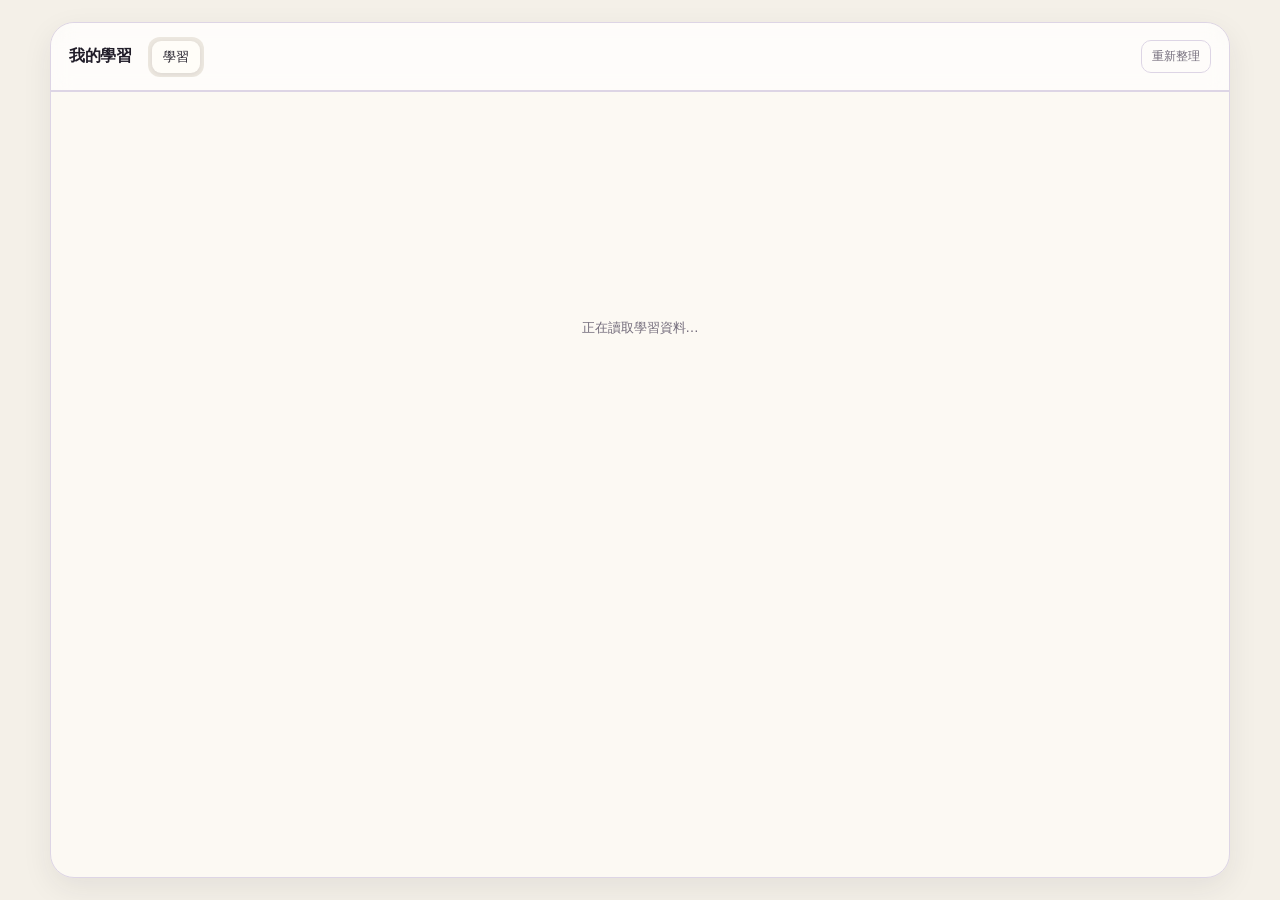
==== site/prototype-b2/index.html @ 7b62d318 "Deploy disposable Learning Studio B2 prototype preview" ====
<!doctype html>
<html lang="zh-Hant">
<head>
<meta charset="utf-8">
<meta name="viewport" content="width=device-width,initial-scale=1,viewport-fit=cover">
<title>我的學習｜Prototype B2</title>
<link rel="stylesheet" href="../assets/styles.css">
</head>
<body>
<div class="shell">
  <header class="top">
    <div class="brand">我的學習</div>
    <div class="product-switch"><button type="button" class="active">學習</button></div>
    <div class="top-spacer"></div>
    <button class="ghost" id="refreshBtn" type="button">重新整理</button>
  </header>
  <nav class="viewbar" id="viewBar"></nav>
  <main class="canvas" id="app"><div class="loading">正在讀取學習資料…</div></main>
</div>
<div class="backdrop" id="backdrop"></div>
<aside class="sheet" id="sheet"></aside>
<div class="toast" id="toast"></div>
<script src="../assets/runtime.js"></script>
<script type="module" src="../assets/prototypes/learning-platform/app.js"></script>
</body>
</html>
---- site/assets/styles.css ----
:root{
  --bg:#f4f0e8; --paper:#fffdf8; --ink:#211d29; --muted:#746d7c; --line:#ddd5e5;
  --purple:#6e5aa6; --purple-soft:#eee9fb; --orange:#d99532; --orange-soft:#fbefdc;
  --green:#5b8467; --gray:#ece7df; --shadow:0 10px 30px rgba(44,35,53,.08);
}
*{box-sizing:border-box}html,body{margin:0;min-height:100%;background:var(--bg);color:var(--ink);font-family:Inter,"Noto Sans TC",system-ui,-apple-system,"Segoe UI",sans-serif}button,input,select{font:inherit;color:inherit}
body{padding:22px}.shell{max-width:1180px;margin:auto;background:rgba(255,253,248,.72);border:1px solid var(--line);border-radius:24px;min-height:calc(100vh - 44px);overflow:hidden;box-shadow:var(--shadow)}
.top{min-height:68px;border-bottom:1px solid var(--line);display:flex;align-items:center;gap:16px;padding:12px 18px;background:rgba(255,255,255,.54);position:sticky;top:0;z-index:20;backdrop-filter:blur(10px)}
.brand{font-weight:850;letter-spacing:-.02em;white-space:nowrap}.product-switch{display:flex;gap:4px;background:var(--gray);padding:4px;border-radius:12px}.product-switch button{border:0;background:transparent;border-radius:9px;padding:7px 11px;font-size:13px;color:var(--muted)}.product-switch .active{background:var(--paper);color:var(--ink);box-shadow:0 1px 4px rgba(40,30,50,.08)}.product-switch button:first-child{cursor:default}
.top-spacer{flex:1}.ghost{border:1px solid var(--line);background:transparent;border-radius:10px;padding:7px 10px;font-size:12px;color:var(--muted);cursor:pointer}
.viewbar{display:flex;gap:18px;padding:0 24px;background:var(--paper);border-bottom:1px solid var(--line);overflow:auto}.viewbar button{border:0;background:none;padding:14px 0 11px;font-size:13px;color:var(--muted);border-bottom:3px solid transparent;cursor:pointer;white-space:nowrap}.viewbar button.active{color:var(--ink);font-weight:760;border-bottom-color:var(--purple)}
.canvas{padding:26px}.eyebrow{font-size:11px;font-weight:800;letter-spacing:.09em;text-transform:uppercase;color:var(--purple)}h1,h2,h3,p{margin-top:0}.page-title{font-size:23px;line-height:1.15;margin-bottom:7px;letter-spacing:-.025em}.lead{font-size:13px;color:var(--muted);line-height:1.55;max-width:720px}.section-title{font-size:14px;margin-bottom:12px}.subtle{font-size:12px;color:var(--muted);line-height:1.55}
.card{background:var(--paper);border:1px solid var(--line);border-radius:16px;padding:16px}.card.soft{background:#faf8f3}.card.purple{background:var(--purple-soft);border-color:#d8ceed}.card.orange{background:var(--orange-soft);border-color:#efd8b6}
.btn{border:0;border-radius:10px;padding:10px 13px;background:var(--purple);color:white;font-size:12px;font-weight:760;cursor:pointer}.btn.secondary{background:var(--paper);color:var(--ink);border:1px solid var(--line)}
.grid2{display:grid;grid-template-columns:minmax(0,1.5fr) minmax(260px,.8fr);gap:16px}.stack{display:grid;gap:12px}.between{display:flex;justify-content:space-between;gap:16px;align-items:flex-start}.chip{display:inline-flex;align-items:center;gap:6px;font-size:10.5px;background:#f0ece5;color:var(--muted);border:1px solid var(--line);border-radius:999px;padding:5px 8px}.dot{width:8px;height:8px;border-radius:50%;background:var(--gray);border:1px solid #cfc6d8}.dot.done{background:var(--purple);border-color:var(--purple)}.dot.current{background:var(--orange);border-color:var(--orange);box-shadow:0 0 0 3px var(--orange-soft)}
.progress-line{height:7px;border-radius:999px;background:#eae4de;overflow:hidden}.progress-line span{display:block;height:100%;background:var(--purple)}.metric{font-size:26px;font-weight:850;letter-spacing:-.04em}.metric small{font-size:12px;font-weight:650;color:var(--muted);letter-spacing:0}.tiny{font-size:10.5px;color:var(--muted);line-height:1.5}
.timeline{display:grid;gap:0}.time-row{display:grid;grid-template-columns:82px 18px 1fr;gap:9px;min-height:62px}.time-date{font-size:11px;color:var(--muted);padding-top:2px}.time-rail{position:relative}.time-rail:before{content:"";position:absolute;left:8px;top:12px;bottom:-8px;width:1px;background:var(--line)}.time-row:last-child .time-rail:before{display:none}.time-dot{position:absolute;top:3px;left:3px;width:11px;height:11px;background:var(--paper);border:3px solid var(--purple);border-radius:50%}.time-content b{display:block;font-size:12px;margin-bottom:3px}.time-content span{font-size:11px;color:var(--muted);line-height:1.45}
.track-box{display:grid;gap:9px}.track-head{display:flex;justify-content:space-between;gap:10px}.track-head b{font-size:12px}.track-head span{font-size:10.5px;color:var(--muted)}.dots{display:flex;align-items:center;gap:9px;padding:6px 1px;flex-wrap:wrap}.dots .seg{height:1px;width:22px;background:var(--line)}
.exam-years{display:flex;gap:6px;flex-wrap:wrap}.exam{font-size:10.5px;border-radius:8px;padding:6px 8px;border:1px solid var(--line);background:#f7f3ed;max-width:100%}.exam.done{background:var(--purple-soft);border-color:#d3c8ea;color:#59468d}.exam.current{background:var(--orange-soft);border-color:#eccf9f;color:#8f6015}.exam.wide{white-space:normal}
.evidence{display:grid;gap:8px}.evidence-item{display:grid;grid-template-columns:19px 1fr;gap:8px;font-size:11px;line-height:1.45}.status-ok{color:var(--green);font-weight:800}.status-warn{color:var(--orange);font-weight:800}
.studio{display:grid;grid-template-columns:220px minmax(0,1fr);gap:16px}.studio-nav{background:var(--paper);border:1px solid var(--line);border-radius:16px;padding:8px;height:max-content}.studio-nav button{width:100%;border:0;background:transparent;border-radius:10px;text-align:left;padding:10px 11px;display:flex;justify-content:space-between;gap:8px;font-size:12px;cursor:pointer}.studio-nav button.active{background:var(--purple-soft);font-weight:800;color:#58458b}.studio-main{display:grid;gap:14px}.studio-hero{display:grid;grid-template-columns:minmax(0,1.4fr) minmax(210px,.7fr);gap:14px}.mini-grid{display:grid;grid-template-columns:repeat(2,minmax(0,1fr));gap:10px}
.rhythm-summary{display:grid;grid-template-columns:minmax(0,1.4fr) repeat(3,minmax(130px,.45fr));gap:12px;margin-bottom:16px}.rhythm-hero h2{font-size:18px;margin:5px 0 7px}.rhythm-hero p{font-size:12px;color:var(--muted);line-height:1.5;margin:0}.summary-number{font-size:23px;font-weight:850;letter-spacing:-.04em;margin-top:7px}.summary-label{font-size:10.5px;color:var(--muted)}.rhythm-layout{display:grid;grid-template-columns:minmax(0,1.2fr) minmax(280px,.8fr);gap:16px}.rhythm-list{display:grid;gap:9px}.rhythm-row{display:grid;grid-template-columns:44px minmax(0,1fr) 86px;gap:11px;align-items:center;padding:11px 12px;border:1px solid var(--line);border-radius:13px;background:var(--paper);cursor:pointer}.rhythm-row:hover{border-color:#c6b8dd}.rhythm-icon{width:38px;height:38px;border-radius:11px;background:var(--purple-soft);display:grid;place-items:center;font-size:11px;font-weight:850;color:var(--purple)}.rhythm-name{font-size:12px;font-weight:800;margin-bottom:7px}.rhythm-goal{font-size:10px;color:var(--muted);text-align:right}.rhythm-goal b{display:block;font-size:13px;color:var(--ink);margin-bottom:2px}.day-list{display:grid;gap:0}.day-row{display:grid;grid-template-columns:56px 1fr;gap:10px;padding:10px 0;border-bottom:1px solid var(--line)}.day-row:last-child{border-bottom:0}.day-date{font-size:10.5px;color:var(--muted)}.day-events{display:flex;gap:6px;flex-wrap:wrap}.day-event{font-size:10px;padding:5px 7px;border-radius:8px;background:var(--purple-soft);color:#59468d}.rhythm-note{margin-top:12px;font-size:10.5px;line-height:1.5;color:var(--muted)}
.course-shell{display:grid;grid-template-columns:minmax(0,1.35fr) minmax(280px,.65fr);gap:16px}.resume{padding:18px}.resume h2{font-size:18px;margin:5px 0 6px}.resume p{font-size:12px;color:var(--muted);margin-bottom:14px}.side-note{font-size:11px;color:var(--muted);line-height:1.5}.screen-note{margin:0 0 14px;padding:9px 11px;border:1px dashed #d8cbb2;background:#fff8e9;border-radius:10px;font-size:10.5px;color:#806734}
.loading,.error{min-height:420px;display:grid;place-content:center;text-align:center;color:var(--muted);font-size:13px;line-height:1.7}.error{color:#9b514b}.empty{font-size:11px;color:var(--muted);padding:8px 0}
.backdrop{position:fixed;inset:0;background:rgba(40,32,49,.22);opacity:0;pointer-events:none;transition:.2s;z-index:40}.backdrop.open{opacity:1;pointer-events:auto}.sheet{position:fixed;right:24px;top:88px;width:min(420px,calc(100vw - 32px));max-height:calc(100vh - 112px);overflow:auto;background:var(--paper);border:1px solid var(--line);border-radius:20px;padding:18px;box-shadow:var(--shadow);transform:translateX(calc(100% + 50px));transition:.25s;z-index:50}.sheet.open{transform:translateX(0)}.sheet-top{display:flex;justify-content:space-between;gap:16px;align-items:flex-start}.sheet h2{font-size:18px;margin-bottom:5px}.close{border:0;background:var(--gray);border-radius:50%;width:32px;height:32px;cursor:pointer;flex:none}.detail{margin-top:16px;border-top:1px solid var(--line)}.detail-row{display:flex;justify-content:space-between;gap:18px;padding:12px 0;border-bottom:1px solid var(--line);font-size:12px}.detail-row span{color:var(--muted)}.detail-row b{text-align:right;max-width:64%}.counter{display:flex;justify-content:center;align-items:center;gap:15px;margin:16px 0}.counter button{width:44px;height:44px;border:0;border-radius:50%;background:var(--gray);font-size:21px;cursor:pointer}.counter strong{min-width:42px;text-align:center;font-size:21px}.done-action,.save-setting{width:100%;border:1px solid var(--line);background:var(--paper);border-radius:11px;padding:10px 12px;font-size:12px;font-weight:750;cursor:pointer}.done-action.active{color:var(--green);background:#f6faf6}.settings-list{display:grid;gap:18px;margin-top:15px}.setting-card{border-top:1px solid var(--line);padding-top:15px}.setting-card:first-child{border-top:0;padding-top:0}.setting-card h3{font-size:13px;margin-bottom:11px}.fields{display:grid;gap:9px}.field label{display:block;color:var(--muted);font-size:10px;font-weight:700;margin:0 0 5px 2px}.field input,.field select{appearance:none;width:100%;border:1px solid var(--line);background:#faf8f3;border-radius:10px;padding:9px 10px;font-size:12px;outline:none}.two{display:grid;grid-template-columns:1fr 1fr;gap:8px}.hidden{display:none!important}.toast{position:fixed;left:50%;bottom:22px;transform:translate(-50%,20px);background:#282522;color:#fff;padding:10px 14px;border-radius:10px;font-size:12px;opacity:0;pointer-events:none;transition:.2s;z-index:70}.toast.show{opacity:1;transform:translate(-50%,0)}
@media(max-width:800px){body{padding:0}.shell{min-height:100vh;border-radius:0;border-left:0;border-right:0}.top{padding:10px 12px}.brand{font-size:13px}.product-switch{display:none}.top .ghost{font-size:10px;padding:6px 8px}.viewbar{padding:0 14px}.canvas{padding:18px 14px}.rhythm-summary{grid-template-columns:1fr 1fr}.rhythm-summary .rhythm-hero{grid-column:1/-1}.rhythm-layout,.course-shell,.studio,.studio-hero,.grid2{grid-template-columns:1fr}.studio-nav{display:flex;overflow:auto;padding:6px}.studio-nav button{width:auto;white-space:nowrap}.mini-grid{grid-template-columns:1fr 1fr}.page-title{font-size:20px}.sheet{top:auto;left:0;right:0;bottom:0;width:100%;max-height:88vh;border-radius:22px 22px 0 0;transform:translateY(105%)}.sheet.open{transform:translateY(0)}}
@media(max-width:420px){.mini-grid{grid-template-columns:1fr}.between.mobile-stack{display:grid;gap:10px}.metric{font-size:22px}.rhythm-summary{grid-template-columns:1fr 1fr}.two{grid-template-columns:1fr}}

.month-title-row{display:flex;align-items:center;gap:10px;flex-wrap:wrap;margin-bottom:18px}.month-title-row .page-title{margin:0}.month-tag{display:inline-flex;align-items:center;border:1px solid #d8ceed;background:var(--purple-soft);color:#59468d;border-radius:999px;padding:5px 9px;font-size:10.5px;font-weight:760}.month-summary{display:grid;grid-template-columns:repeat(3,minmax(0,1fr));gap:12px;margin-bottom:16px}.calendar-card{width:70%;margin:0 auto;padding:0;overflow:hidden}.calendar-wrap{overflow-x:auto}.month-calendar{min-width:532px}.calendar-weekdays,.calendar-grid{display:grid;grid-template-columns:repeat(7,minmax(0,1fr))}.calendar-weekdays{border-bottom:1px solid var(--line);background:#faf8f3}.calendar-weekday{padding:7px 8px;font-size:9.5px;font-weight:760;color:var(--muted);text-align:center}.calendar-cell{min-height:83px;padding:6px;border-right:1px solid var(--line);border-bottom:1px solid var(--line);background:var(--paper)}.calendar-cell:nth-child(7n){border-right:0}.calendar-cell.empty{background:#f7f3ed}.calendar-date{font-size:10px;font-weight:800;margin-bottom:5px}.calendar-events{display:grid;gap:4px}.calendar-event{display:block;width:max-content;max-width:100%;font-size:9px;line-height:1.2;padding:4px 5px;border-radius:7px;background:var(--purple-soft);color:#59468d;white-space:normal}.calendar-cell.today{box-shadow:inset 0 0 0 2px var(--orange)}.calendar-cell.today .calendar-date{color:#8f6015}.calendar-note{padding:8px 10px;font-size:9.5px;line-height:1.45;color:var(--muted);background:#faf8f3}
@media(max-width:800px){.month-summary{grid-template-columns:repeat(3,minmax(0,1fr))}.calendar-card{width:100%;margin-left:-2px;margin-right:-2px}}
@media(max-width:520px){.month-summary{grid-template-columns:1fr 1fr}.month-summary .card:last-child{grid-column:1/-1}.month-title-row{margin-bottom:14px}}
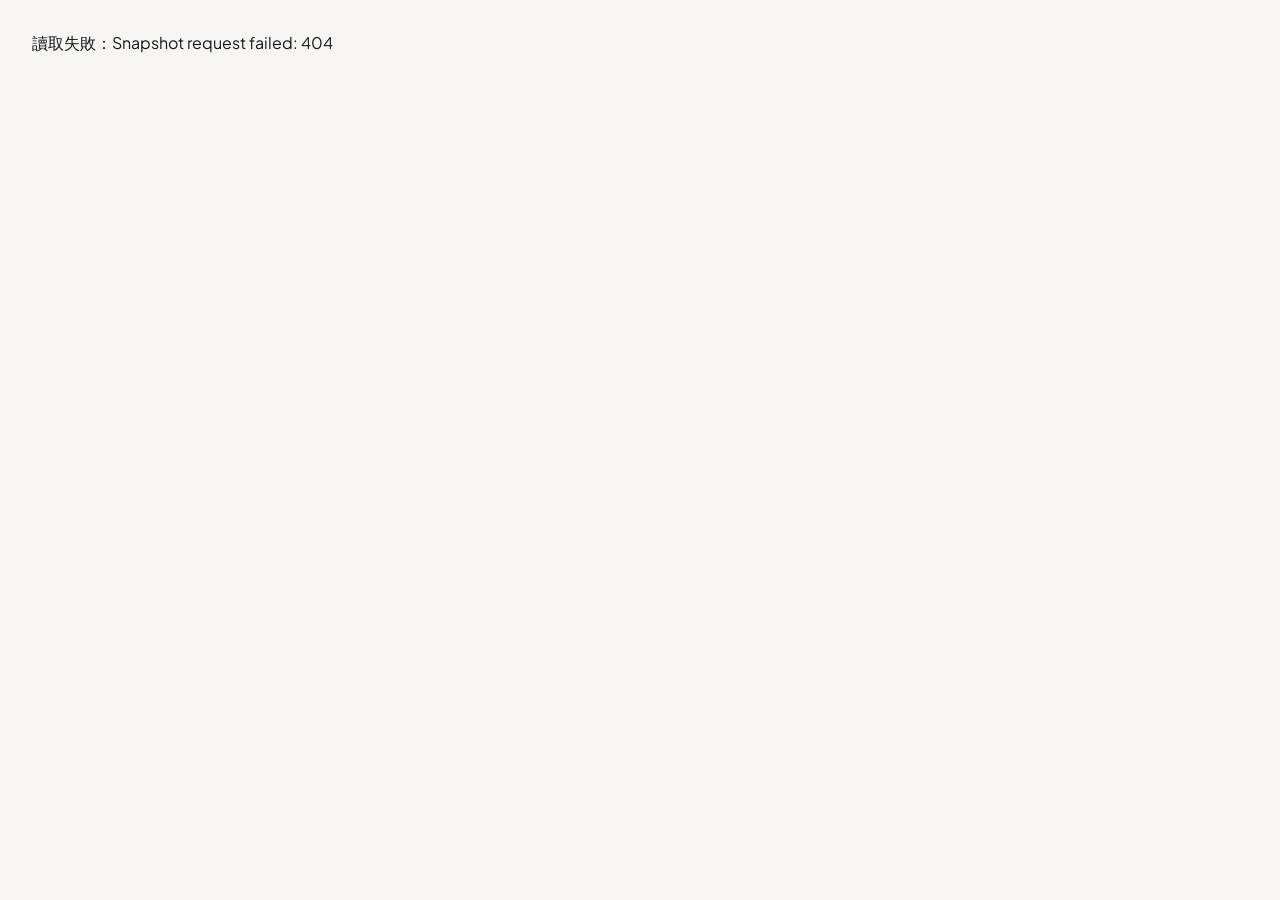
==== commit 0a1f4fbf: "Wire B2 preview bundle" ====
--- a/site/prototype-b2/index.html
+++ b/site/prototype-b2/index.html
@@ -4,23 +4,11 @@
 <meta charset="utf-8">
 <meta name="viewport" content="width=device-width,initial-scale=1,viewport-fit=cover">
 <title>我的學習｜Prototype B2</title>
-<link rel="stylesheet" href="../assets/styles.css">
+<link rel="stylesheet" href="./styles.css">
 </head>
 <body>
-<div class="shell">
-  <header class="top">
-    <div class="brand">我的學習</div>
-    <div class="product-switch"><button type="button" class="active">學習</button></div>
-    <div class="top-spacer"></div>
-    <button class="ghost" id="refreshBtn" type="button">重新整理</button>
-  </header>
-  <nav class="viewbar" id="viewBar"></nav>
-  <main class="canvas" id="app"><div class="loading">正在讀取學習資料…</div></main>
-</div>
-<div class="backdrop" id="backdrop"></div>
-<aside class="sheet" id="sheet"></aside>
-<div class="toast" id="toast"></div>
-<script src="../assets/runtime.js"></script>
-<script type="module" src="../assets/prototypes/learning-platform/app.js"></script>
+<main id="app"><div style="padding:2rem">正在讀取 Learning Studio Preview…</div></main>
+<script src="./runtime.js"></script>
+<script type="module" src="./app.js"></script>
 </body>
 </html>
--- a/site/prototype-b2/styles.css
+++ b/site/prototype-b2/styles.css
@@ -0,0 +1,107 @@
+@import url('https://fonts.googleapis.com/css2?family=JetBrains+Mono:wght@400;500;600&family=Plus+Jakarta+Sans:wght@400;500;600;700&display=swap');
+
+:root {
+  --proto-shell-paper: oklch(97% 0.006 90);
+  --font-b-display: "Plus Jakarta Sans", "Noto Sans TC", sans-serif;
+  --font-b-body: "Plus Jakarta Sans", "Noto Sans TC", sans-serif;
+  --font-b-mono: "JetBrains Mono", ui-monospace, monospace;
+  --space-3xs: 0.125rem;
+  --space-2xs: 0.25rem;
+  --space-xs: 0.5rem;
+  --space-sm: 0.75rem;
+  --space-md: 1rem;
+  --space-lg: 1.5rem;
+  --space-xl: 2.5rem;
+  --space-2xl: 4rem;
+  --space-3xl: 6rem;
+  --text-xs: 0.64rem;
+  --text-sm: 0.8rem;
+  --text-base: 1rem;
+  --text-md: 1.25rem;
+  --text-lg: 1.5625rem;
+  --text-xl: 1.9531rem;
+  --radius-tight: 0.375rem;
+  --radius-soft: 1.25rem;
+  --radius-pill: 999px;
+  --rule-hair: 1px;
+  --z-raised: 10;
+  --z-sticky: 200;
+  --dur-short: 220ms;
+  --ease-out: cubic-bezier(0.16, 1, 0.3, 1);
+  --color-paper: oklch(97% 0.012 95);
+  --color-paper-2: oklch(94% 0.016 95);
+  --color-paper-3: oklch(91% 0.02 95);
+  --color-ink: oklch(20% 0.012 250);
+  --color-ink-2: oklch(34% 0.016 250);
+  --color-muted: oklch(43% 0.018 250);
+  --color-rule: oklch(82% 0.025 95);
+  --color-accent: oklch(86% 0.18 95);
+  --color-accent-deep: oklch(69% 0.17 95);
+  --color-accent-ink: oklch(20% 0.012 250);
+  --color-accent-2: oklch(66% 0.18 235);
+  --color-accent-2-soft: oklch(91% 0.045 235);
+  --color-accent-3: oklch(68% 0.24 18);
+  --color-accent-3-soft: oklch(93% 0.04 18);
+  --color-focus: oklch(45% 0.17 235);
+  --shadow-b-card: 0 0.75rem 2rem -1rem oklch(20% 0.012 250 / 0.18);
+}
+
+* { box-sizing: border-box; }
+html, body { margin: 0; min-height: 100%; overflow-x: clip; background: var(--proto-shell-paper); }
+body { font-family: var(--font-b-body); color: var(--color-ink); }
+button { font: inherit; color: inherit; }
+button:focus-visible { outline: 0.1875rem solid var(--color-focus); outline-offset: 0.125rem; }
+button:active { transform: translateY(0.0625rem); }
+#app { min-height: 100dvh; }
+.proto-empty { color: var(--color-muted); font-size: var(--text-sm); }
+.variant-b2 { min-height: 100dvh; background: var(--color-paper); color: var(--color-ink); }
+
+.b2-topbar { position: sticky; z-index: var(--z-sticky); top: 0; display: flex; min-height: 4.25rem; align-items: center; justify-content: space-between; gap: var(--space-sm); padding: var(--space-xs) clamp(var(--space-md), 4vw, var(--space-xl)); border-bottom: var(--rule-hair) solid var(--color-rule); background: var(--color-paper); }
+.b2-brand { display: inline-flex; min-width: 0; align-items: center; gap: var(--space-xs); padding: 0; border: 0; background: transparent; cursor: pointer; }
+.b-character { position: relative; display: block; width: 1.75rem; height: 1.75rem; flex: none; border-radius: 50%; background: var(--color-accent-3); }
+.b-character::before,.b-character::after { content: ""; position: absolute; top: 0.72rem; width: 0.22rem; height: 0.22rem; border-radius: 50%; background: var(--color-ink); }
+.b-character::before { left: 0.47rem; }.b-character::after { right: 0.47rem; }
+.b-character i { position: absolute; right: 0.48rem; bottom: 0.34rem; left: 0.48rem; height: 0.25rem; border-bottom: 0.125rem solid var(--color-ink); border-radius: 50%; }
+.b2-brand strong { overflow: hidden; font-size: var(--text-md); text-overflow: ellipsis; }
+.b2-topbar nav { display: flex; align-items: center; gap: var(--space-2xs); }
+.b2-topbar nav button,.b2-reader-tabs button { min-height: 2.75rem; padding: var(--space-xs) var(--space-sm); border: var(--rule-hair) solid transparent; border-radius: var(--radius-pill); background: transparent; cursor: pointer; }
+.b2-topbar nav button.is-active,.b2-reader-tabs button.is-active { border-color: var(--color-accent-deep); background: var(--color-accent); }
+
+.b2-home { max-width: 76rem; margin-inline: auto; padding: var(--space-xl) clamp(var(--space-md), 4vw, var(--space-2xl)) var(--space-3xl); }
+.b2-opening { display: grid; gap: var(--space-xl); align-items: end; }
+.b2-opening h1 { max-width: 13ch; margin: 0; font-size: clamp(2.75rem, 8vw, 5.25rem); font-weight: 600; letter-spacing: -0.035em; line-height: 1; }
+.b2-opening p { max-width: 50ch; margin: var(--space-lg) 0 0; color: var(--color-ink-2); font-size: var(--text-md); }
+.b2-opening aside { display: grid; gap: var(--space-xs); margin-inline-start: 12%; padding: var(--space-lg); border-radius: var(--radius-soft); background: var(--color-accent-2-soft); box-shadow: var(--shadow-b-card); transform: rotate(1deg); }
+.b2-opening aside > span { font-family: var(--font-b-mono); font-size: var(--text-xs); letter-spacing: 0.08em; text-transform: uppercase; }
+.b2-opening aside strong { font-size: var(--text-md); }.b2-opening aside small { color: var(--color-ink-2); }
+.b2-subject-grid { display: grid; gap: var(--space-sm); margin-top: var(--space-2xl); }
+.b2-subject { display: grid; min-width: 0; min-height: 9rem; align-content: space-between; gap: var(--space-sm); padding: var(--space-lg); border: 0; border-radius: var(--radius-soft); background: var(--color-paper-2); text-align: left; cursor: pointer; box-shadow: var(--shadow-b-card); transition: transform var(--dur-short) var(--ease-out), background-color var(--dur-short) var(--ease-out); }
+.b2-subject--2 { background: var(--color-accent-2-soft); }.b2-subject--3 { background: var(--color-accent-3-soft); }.b2-subject--4 { background: var(--color-paper-3); }
+.b2-subject > span { font-family: var(--font-b-mono); font-size: var(--text-xs); }.b2-subject strong { overflow: hidden; font-size: var(--text-xl); text-overflow: ellipsis; }.b2-subject small { overflow: hidden; color: var(--color-ink-2); text-overflow: ellipsis; }.b2-subject b { justify-self: start; padding-block-end: var(--space-2xs); border-bottom: 0.125rem solid var(--color-ink); }
+.b2-statement { display: flex; margin-top: var(--space-2xl); align-items: flex-end; justify-content: space-between; gap: var(--space-lg); padding-top: var(--space-lg); border-top: var(--rule-hair) solid var(--color-rule); }
+.b2-statement p { max-width: 28ch; margin: 0; font-size: var(--text-lg); font-weight: 600; letter-spacing: -0.02em; line-height: 1.15; }.b2-statement span { color: var(--color-muted); font-family: var(--font-b-mono); font-size: var(--text-xs); }
+
+.b2-learning-shell { display: grid; min-width: 0; background: var(--color-paper); }
+.b2-rail { min-width: 0; padding: var(--space-md); background: var(--color-paper-2); }
+.b2-rail__head { display: flex; min-width: 0; align-items: center; gap: var(--space-sm); padding-bottom: var(--space-md); border-bottom: var(--rule-hair) dashed var(--color-rule); }
+.b2-rail__head > button { width: 2.75rem; min-height: 2.75rem; flex: none; padding: 0; border: var(--rule-hair) solid var(--color-rule); border-radius: var(--radius-pill); background: var(--color-paper); cursor: pointer; }
+.b2-rail__head > div { display: grid; min-width: 0; }.b2-rail__head span { color: var(--color-muted); font-size: var(--text-xs); }.b2-rail__head strong { overflow: hidden; text-overflow: ellipsis; }
+.b2-rail__body { display: grid; gap: var(--space-lg); padding-top: var(--space-md); }.b2-rail.is-closed .b2-rail__body,.b2-rail.is-closed .b2-rail__head > div { display: none; }
+.b2-subject-shortcuts { display: grid; grid-template-columns: repeat(2, minmax(0, 1fr)); gap: var(--space-xs); }
+.b2-subject-shortcuts button,.b2-course-list button { overflow: hidden; min-height: 2.75rem; padding: var(--space-xs); border: var(--rule-hair) solid transparent; border-radius: var(--radius-tight); background: var(--color-paper); text-overflow: ellipsis; cursor: pointer; }.b2-subject-shortcuts button.is-active,.b2-course-list button.is-active { border-color: var(--color-accent-deep); background: var(--color-accent); }.b2-course-list { display: grid; gap: var(--space-xs); }
+.b2-branches { display: grid; grid-template-columns: repeat(2, minmax(0, 1fr)); gap: var(--space-xs); }.b2-branches p { grid-column: 1 / -1; margin: 0; color: var(--color-ink-2); font-size: var(--text-sm); }.b2-branches button { display: grid; gap: var(--space-2xs); min-height: 2.75rem; padding: var(--space-sm); border: var(--rule-hair) solid var(--color-rule); border-radius: var(--radius-tight); background: var(--color-paper); text-align: left; cursor: pointer; }.b2-branches button.is-active { border-color: var(--color-accent-2); background: var(--color-accent-2-soft); }.b2-branches button span { overflow: hidden; color: var(--color-ink-2); font-size: var(--text-xs); text-overflow: ellipsis; }
+.b2-lesson-list { display: grid; align-content: start; border-top: var(--rule-hair) solid var(--color-rule); }.b2-lesson-link { display: grid; width: 100%; min-width: 0; grid-template-columns: 3rem minmax(0, 1fr) auto; gap: var(--space-xs); align-items: center; min-height: 2.75rem; padding: var(--space-sm) var(--space-xs); border: 0; border-bottom: var(--rule-hair) solid var(--color-rule); background: transparent; text-align: left; cursor: pointer; }.b2-lesson-link > span { color: var(--color-muted); font-family: var(--font-b-mono); font-size: var(--text-xs); }.b2-lesson-link strong { overflow: hidden; text-overflow: ellipsis; }.b2-lesson-link small { color: var(--color-muted); font-size: var(--text-xs); }.b2-lesson-link.is-active { border-radius: var(--radius-tight); background: var(--color-ink); color: var(--color-paper); }.b2-lesson-link.is-active > span,.b2-lesson-link.is-active small { color: var(--color-paper); }
+
+.b2-reader { display: grid; min-width: 0; min-height: 0; grid-template-rows: auto minmax(0, 1fr); background: var(--color-paper); }.b2-reader-tabs { position: sticky; z-index: var(--z-raised); top: 4.25rem; display: flex; min-width: 0; align-items: center; gap: var(--space-xs); padding: var(--space-sm) clamp(var(--space-md), 4vw, var(--space-xl)); border-bottom: var(--rule-hair) solid var(--color-rule); background: var(--color-paper); }.b2-reader-tabs small { overflow: hidden; margin-inline-start: auto; color: var(--color-muted); text-overflow: ellipsis; white-space: nowrap; }.b2-reader__scroll { min-width: 0; min-height: 0; padding: var(--space-xl) clamp(var(--space-md), 5vw, var(--space-2xl)) 8rem; }
+.b2-reading-page { max-width: 64rem; margin-inline: auto; }.b2-reading-meta { display: flex; align-items: flex-start; justify-content: space-between; gap: var(--space-md); padding-bottom: var(--space-sm); border-bottom: var(--rule-hair) dashed var(--color-rule); color: var(--color-muted); font-family: var(--font-b-mono); font-size: var(--text-xs); }.b2-reading-meta span:last-child { text-align: right; }.b2-reading-page > h1 { max-width: 18ch; margin: var(--space-xl) 0; font-size: clamp(2.25rem, 6vw, 4.75rem); font-weight: 600; letter-spacing: -0.035em; line-height: 1.02; }.b2-reading-page h2 { margin: 0 0 var(--space-xs); font-size: var(--text-md); }.b2-reading-page p { max-width: 65ch; margin: 0; color: var(--color-ink-2); }
+.b2-lede,.b2-review-note,.b2-data-note { max-width: 65ch; margin-top: var(--space-lg); padding: var(--space-lg); border-radius: var(--radius-soft); background: var(--color-accent-2-soft); }.b2-review-note { margin-inline-start: clamp(0rem, 7vw, 5rem); background: var(--color-accent-3-soft); }.b2-data-note { background: var(--color-paper-2); }.b2-data-note strong { display: block; margin-bottom: var(--space-xs); }.b2-content-blocks { display: grid; gap: var(--space-xl); margin-top: var(--space-xl); }.b2-content-blocks > section:not(.b2-data-note) { max-width: 65ch; padding-top: var(--space-lg); border-top: var(--rule-hair) solid var(--color-rule); }.b2-content-blocks > section > span { color: var(--color-muted); font-family: var(--font-b-mono); font-size: var(--text-xs); }.b2-content-blocks small { display: block; margin-top: var(--space-sm); color: var(--color-muted); }
+.b2-vocab { margin-top: var(--space-2xl); padding: var(--space-lg); border-radius: var(--radius-soft); background: var(--color-ink); color: var(--color-paper); }.b2-vocab > div { display: grid; grid-template-columns: minmax(6rem, 0.6fr) minmax(0, 1fr) auto; gap: var(--space-sm); padding: var(--space-xs) 0; border-top: var(--rule-hair) solid var(--color-muted); }.b2-vocab small { color: var(--color-accent); }.b2-empty-reader { display: grid; min-height: 20rem; place-content: center; gap: var(--space-xs); text-align: center; }.b2-empty-reader span { color: var(--color-muted); }.b2-helper { margin-top: calc(var(--space-xl) * -0.5) !important; }.b2-footprint-list { display: grid; gap: 0; margin-top: var(--space-xl); border-top: var(--rule-hair) solid var(--color-rule); }.b2-footprint-list > section { display: grid; grid-template-columns: 7rem minmax(0, 1fr); gap: var(--space-lg); padding: var(--space-lg) 0; border-bottom: var(--rule-hair) solid var(--color-rule); }.b2-footprint-list time { color: var(--color-muted); font-family: var(--font-b-mono); font-size: var(--text-sm); }.b2-footprint-list h2 { margin: 0 0 var(--space-xs); }.b2-footprint-list small { display: block; margin-top: var(--space-sm); color: var(--color-muted); }
+
+.b2-month-screen { max-width: 90rem; margin-inline: auto; padding: var(--space-xl) clamp(var(--space-md), 4vw, var(--space-2xl)) var(--space-3xl); }.b2-month-head { display: grid; gap: var(--space-lg); align-items: end; }.b2-month-head > div > span { font-family: var(--font-b-mono); font-size: var(--text-xs); letter-spacing: 0.08em; }.b2-month-head h1 { max-width: 16ch; margin: var(--space-xs) 0; font-size: clamp(2.5rem, 7vw, 5.25rem); font-weight: 600; letter-spacing: -0.035em; line-height: 1; }.b2-month-head p { max-width: 48ch; margin: 0; color: var(--color-ink-2); }.b2-month-head > strong { justify-self: start; padding: var(--space-sm) var(--space-md); border-radius: var(--radius-pill); background: var(--color-accent); }.b2-month-stats { display: grid; gap: var(--space-sm); margin-top: var(--space-xl); }.b2-month-stats article { display: grid; gap: var(--space-xs); padding: var(--space-lg); border-radius: var(--radius-soft); background: var(--color-paper-2); }.b2-month-stats article:nth-child(2) { background: var(--color-accent-2-soft); }.b2-month-stats article:nth-child(3) { background: var(--color-accent-3-soft); }.b2-month-stats span { color: var(--color-ink-2); }.b2-month-stats b { font-size: clamp(2.75rem, 8vw, 5rem); font-variant-numeric: tabular-nums; line-height: 1; }.b2-course-tally { display: grid; gap: var(--space-xs); margin-top: var(--space-lg); }.b2-course-tally article { display: grid; grid-template-columns: minmax(0, 1fr) auto auto; gap: var(--space-md); padding: var(--space-sm) var(--space-md); border-bottom: var(--rule-hair) dashed var(--color-rule); }.b2-course-tally small { color: var(--color-muted); }.b2-calendar { margin-top: var(--space-xl); }.b2-calendar__week { display: none; }.b2-calendar__grid { display: grid; gap: var(--space-xs); }.b2-calendar__cell { display: none; min-width: 0; padding: var(--space-sm); border-radius: var(--radius-tight); background: var(--color-paper-2); }.b2-calendar__cell:has(span) { display: grid; grid-template-columns: 2.5rem minmax(0, 1fr); gap: var(--space-sm); }.b2-calendar__cell > b { font-family: var(--font-b-mono); font-variant-numeric: tabular-nums; }.b2-calendar__cell > div { display: flex; min-width: 0; flex-wrap: wrap; gap: var(--space-2xs); }.b2-calendar__cell span { padding: var(--space-2xs) var(--space-xs); border-radius: var(--radius-pill); background: var(--color-accent); font-size: var(--text-xs); }
+
+@media (hover: hover) and (pointer: fine) { .b2-subject:hover { transform: translateY(-0.25rem); background: var(--color-paper-3); }.b2-topbar nav button:hover,.b2-reader-tabs button:hover,.b2-subject-shortcuts button:hover,.b2-course-list button:hover,.b2-branches button:hover { background: var(--color-paper-3); }.b2-lesson-link:hover { background: var(--color-accent-2-soft); } }
+@media (max-width: 39.99rem) { .b2-reader-tabs small { display: none; }.b2-reader-tabs button { padding-inline: var(--space-sm); font-size: var(--text-sm); }.b2-footprint-list > section { grid-template-columns: 1fr; gap: var(--space-xs); } }
+@media (min-width: 40rem) { .b2-opening { grid-template-columns: minmax(0, 1.5fr) minmax(15rem, 0.7fr); }.b2-subject-grid { grid-template-columns: repeat(2, minmax(0, 1fr)); }.b2-month-head { grid-template-columns: minmax(0, 1fr) auto; }.b2-month-head > strong { align-self: end; justify-self: end; }.b2-month-stats { grid-template-columns: repeat(3, minmax(0, 1fr)); }.b2-calendar__week,.b2-calendar__grid { display: grid; grid-template-columns: repeat(7, minmax(0, 1fr)); gap: var(--space-2xs); }.b2-calendar__week span { padding: var(--space-xs); color: var(--color-muted); text-align: center; }.b2-calendar__cell,.b2-calendar__cell:has(span) { display: block; min-height: 7rem; }.b2-calendar__cell.is-empty { background: transparent; }.b2-calendar__cell > div { display: grid; margin-top: var(--space-xs); } }
+@media (min-width: 60rem) { .b2-subject-grid { grid-template-columns: 1.2fr 0.85fr 1fr 1.1fr; align-items: end; }.b2-subject--2 { min-height: 8rem; }.b2-subject--3 { min-height: 11rem; }.b2-learning-shell { height: calc(100dvh - 4.25rem); grid-template-columns: minmax(19rem, 25rem) minmax(0, 1fr); overflow: clip; }.b2-learning-shell.is-nav-closed { grid-template-columns: 4.75rem minmax(0, 1fr); }.b2-rail { overflow-y: auto; }.b2-reader { height: 100%; overflow: clip; }.b2-reader-tabs { position: static; }.b2-reader__scroll { overflow-y: auto; } }
+@media (pointer: coarse) { .b2-topbar button,.b2-rail button,.b2-reader-tabs button,.b2-subject { min-height: 3rem; } }
+@media (prefers-reduced-motion: reduce) { .b2-opening aside,.b2-subject { transform: none; } }
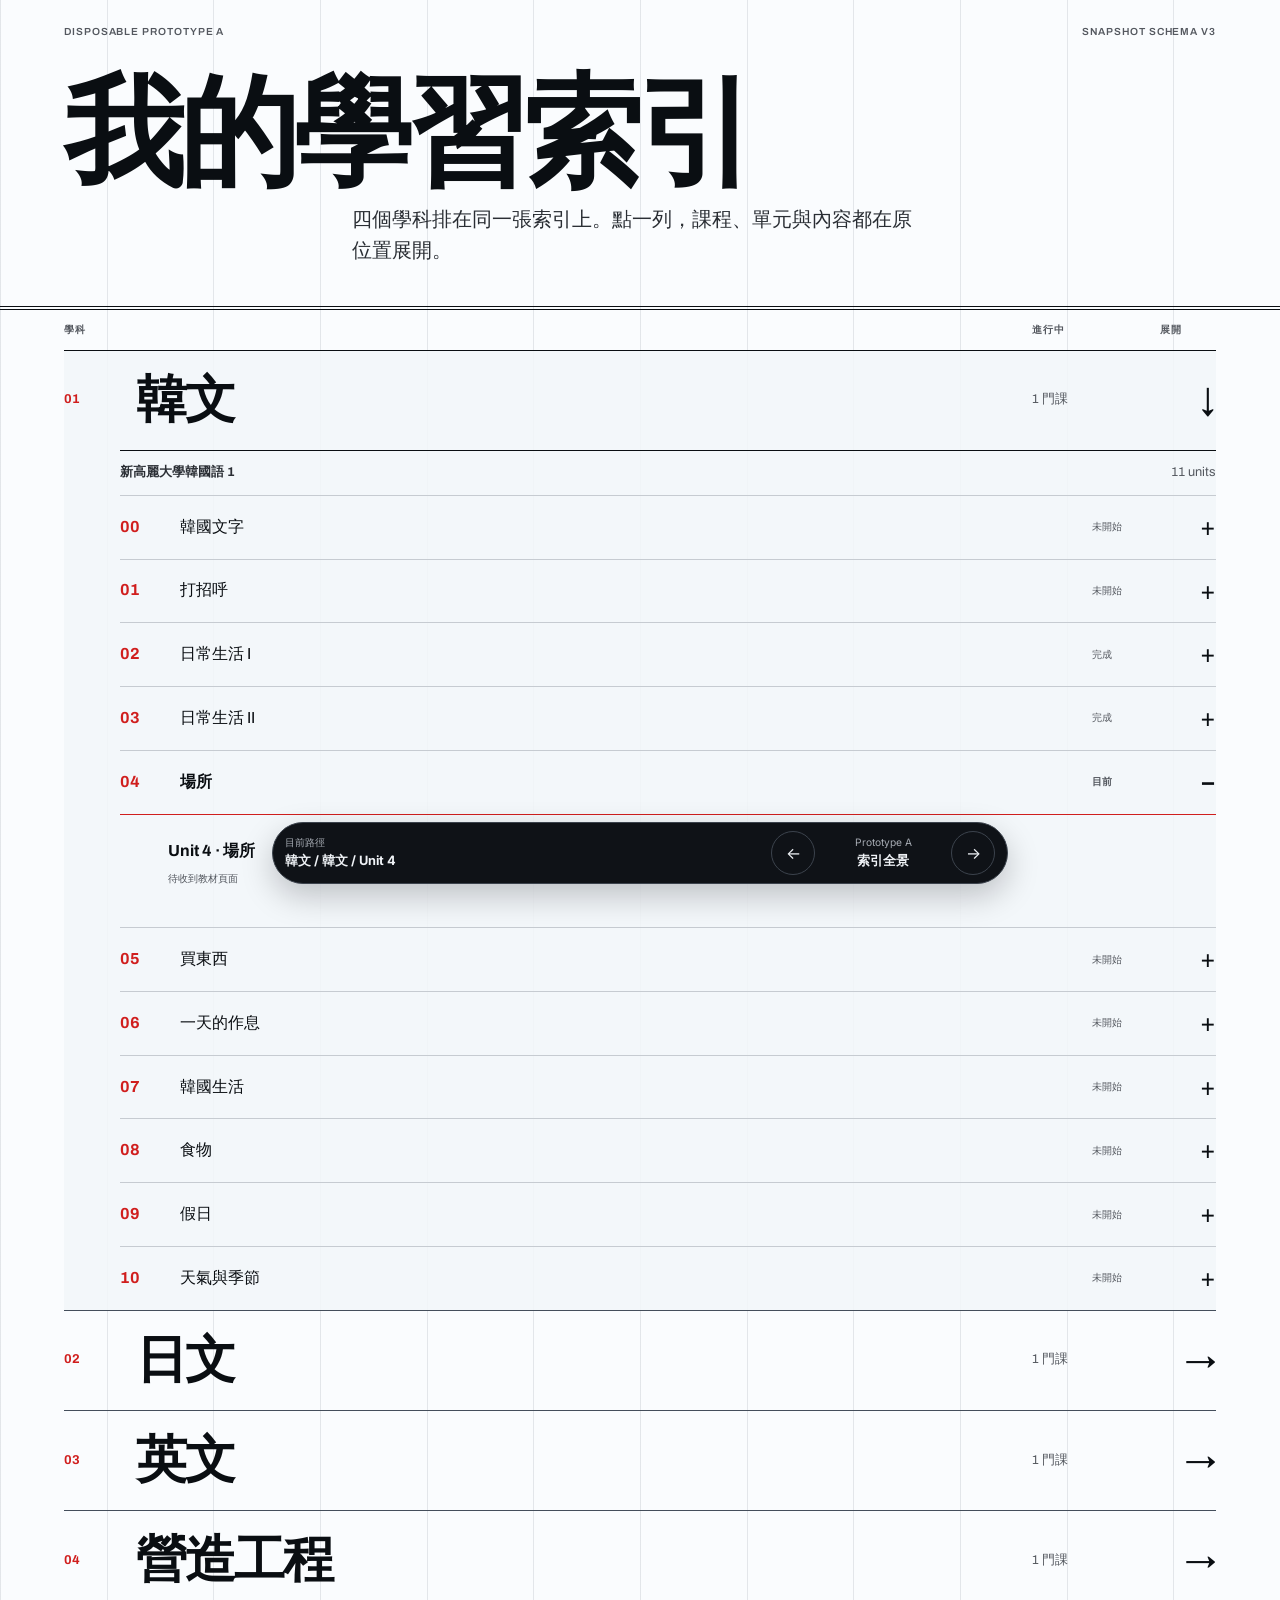
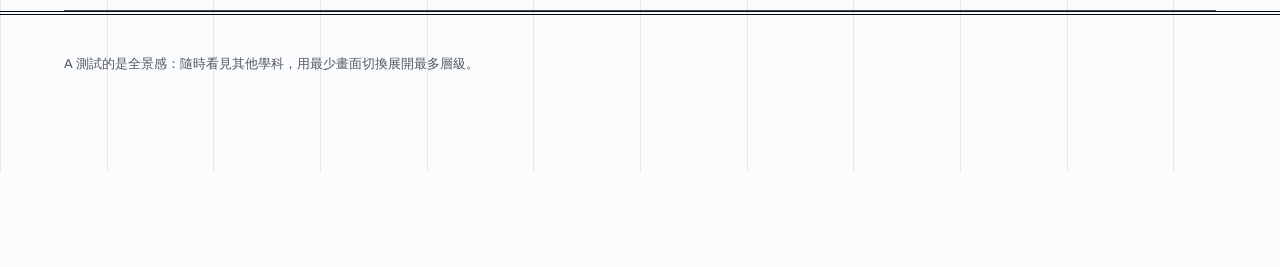
==== commit cfcb8c85: "Sync B2 preview from teach-workspace c329f01" ====
--- a/site/prototype-b2/index.html
+++ b/site/prototype-b2/index.html
@@ -3,12 +3,25 @@
 <head>
 <meta charset="utf-8">
 <meta name="viewport" content="width=device-width,initial-scale=1,viewport-fit=cover">
-<title>我的學習｜Prototype B2</title>
-<link rel="stylesheet" href="./styles.css">
+<title>我的學習</title>
+<link rel="stylesheet" href="./assets/styles.css">
 </head>
 <body>
-<main id="app"><div style="padding:2rem">正在讀取 Learning Studio Preview…</div></main>
-<script src="./runtime.js"></script>
-<script type="module" src="./app.js"></script>
+<div class="shell">
+  <header class="top">
+    <div class="brand">我的學習</div>
+    <div class="product-switch"><button type="button" class="active">學習</button></div>
+    <div class="top-spacer"></div>
+    <button class="ghost" id="refreshBtn" type="button">重新整理</button>
+  </header>
+  <nav class="viewbar" id="viewBar"></nav>
+  <main class="canvas" id="app"><div class="loading">正在讀取學習資料…</div></main>
+</div>
+<div class="backdrop" id="backdrop"></div>
+<aside class="sheet" id="sheet"></aside>
+<div class="toast" id="toast"></div>
+<script src="./assets/runtime.js"></script>
+<script type="module" src="./assets/prototypes/learning-platform/app.js"></script>
+
 </body>
 </html>
--- a/site/prototype-b2/assets/styles.css
+++ b/site/prototype-b2/assets/styles.css
@@ -0,0 +1,31 @@
+:root{
+  --bg:#f4f0e8; --paper:#fffdf8; --ink:#211d29; --muted:#746d7c; --line:#ddd5e5;
+  --purple:#6e5aa6; --purple-soft:#eee9fb; --orange:#d99532; --orange-soft:#fbefdc;
+  --green:#5b8467; --gray:#ece7df; --shadow:0 10px 30px rgba(44,35,53,.08);
+}
+*{box-sizing:border-box}html,body{margin:0;min-height:100%;background:var(--bg);color:var(--ink);font-family:Inter,"Noto Sans TC",system-ui,-apple-system,"Segoe UI",sans-serif}button,input,select{font:inherit;color:inherit}
+body{padding:22px}.shell{max-width:1180px;margin:auto;background:rgba(255,253,248,.72);border:1px solid var(--line);border-radius:24px;min-height:calc(100vh - 44px);overflow:hidden;box-shadow:var(--shadow)}
+.top{min-height:68px;border-bottom:1px solid var(--line);display:flex;align-items:center;gap:16px;padding:12px 18px;background:rgba(255,255,255,.54);position:sticky;top:0;z-index:20;backdrop-filter:blur(10px)}
+.brand{font-weight:850;letter-spacing:-.02em;white-space:nowrap}.product-switch{display:flex;gap:4px;background:var(--gray);padding:4px;border-radius:12px}.product-switch button{border:0;background:transparent;border-radius:9px;padding:7px 11px;font-size:13px;color:var(--muted)}.product-switch .active{background:var(--paper);color:var(--ink);box-shadow:0 1px 4px rgba(40,30,50,.08)}.product-switch button:first-child{cursor:default}
+.top-spacer{flex:1}.ghost{border:1px solid var(--line);background:transparent;border-radius:10px;padding:7px 10px;font-size:12px;color:var(--muted);cursor:pointer}
+.viewbar{display:flex;gap:18px;padding:0 24px;background:var(--paper);border-bottom:1px solid var(--line);overflow:auto}.viewbar button{border:0;background:none;padding:14px 0 11px;font-size:13px;color:var(--muted);border-bottom:3px solid transparent;cursor:pointer;white-space:nowrap}.viewbar button.active{color:var(--ink);font-weight:760;border-bottom-color:var(--purple)}
+.canvas{padding:26px}.eyebrow{font-size:11px;font-weight:800;letter-spacing:.09em;text-transform:uppercase;color:var(--purple)}h1,h2,h3,p{margin-top:0}.page-title{font-size:23px;line-height:1.15;margin-bottom:7px;letter-spacing:-.025em}.lead{font-size:13px;color:var(--muted);line-height:1.55;max-width:720px}.section-title{font-size:14px;margin-bottom:12px}.subtle{font-size:12px;color:var(--muted);line-height:1.55}
+.card{background:var(--paper);border:1px solid var(--line);border-radius:16px;padding:16px}.card.soft{background:#faf8f3}.card.purple{background:var(--purple-soft);border-color:#d8ceed}.card.orange{background:var(--orange-soft);border-color:#efd8b6}
+.btn{border:0;border-radius:10px;padding:10px 13px;background:var(--purple);color:white;font-size:12px;font-weight:760;cursor:pointer}.btn.secondary{background:var(--paper);color:var(--ink);border:1px solid var(--line)}
+.grid2{display:grid;grid-template-columns:minmax(0,1.5fr) minmax(260px,.8fr);gap:16px}.stack{display:grid;gap:12px}.between{display:flex;justify-content:space-between;gap:16px;align-items:flex-start}.chip{display:inline-flex;align-items:center;gap:6px;font-size:10.5px;background:#f0ece5;color:var(--muted);border:1px solid var(--line);border-radius:999px;padding:5px 8px}.dot{width:8px;height:8px;border-radius:50%;background:var(--gray);border:1px solid #cfc6d8}.dot.done{background:var(--purple);border-color:var(--purple)}.dot.current{background:var(--orange);border-color:var(--orange);box-shadow:0 0 0 3px var(--orange-soft)}
+.progress-line{height:7px;border-radius:999px;background:#eae4de;overflow:hidden}.progress-line span{display:block;height:100%;background:var(--purple)}.metric{font-size:26px;font-weight:850;letter-spacing:-.04em}.metric small{font-size:12px;font-weight:650;color:var(--muted);letter-spacing:0}.tiny{font-size:10.5px;color:var(--muted);line-height:1.5}
+.timeline{display:grid;gap:0}.time-row{display:grid;grid-template-columns:82px 18px 1fr;gap:9px;min-height:62px}.time-date{font-size:11px;color:var(--muted);padding-top:2px}.time-rail{position:relative}.time-rail:before{content:"";position:absolute;left:8px;top:12px;bottom:-8px;width:1px;background:var(--line)}.time-row:last-child .time-rail:before{display:none}.time-dot{position:absolute;top:3px;left:3px;width:11px;height:11px;background:var(--paper);border:3px solid var(--purple);border-radius:50%}.time-content b{display:block;font-size:12px;margin-bottom:3px}.time-content span{font-size:11px;color:var(--muted);line-height:1.45}
+.track-box{display:grid;gap:9px}.track-head{display:flex;justify-content:space-between;gap:10px}.track-head b{font-size:12px}.track-head span{font-size:10.5px;color:var(--muted)}.dots{display:flex;align-items:center;gap:9px;padding:6px 1px;flex-wrap:wrap}.dots .seg{height:1px;width:22px;background:var(--line)}
+.exam-years{display:flex;gap:6px;flex-wrap:wrap}.exam{font-size:10.5px;border-radius:8px;padding:6px 8px;border:1px solid var(--line);background:#f7f3ed;max-width:100%}.exam.done{background:var(--purple-soft);border-color:#d3c8ea;color:#59468d}.exam.current{background:var(--orange-soft);border-color:#eccf9f;color:#8f6015}.exam.wide{white-space:normal}
+.evidence{display:grid;gap:8px}.evidence-item{display:grid;grid-template-columns:19px 1fr;gap:8px;font-size:11px;line-height:1.45}.status-ok{color:var(--green);font-weight:800}.status-warn{color:var(--orange);font-weight:800}
+.studio{display:grid;grid-template-columns:220px minmax(0,1fr);gap:16px}.studio-nav{background:var(--paper);border:1px solid var(--line);border-radius:16px;padding:8px;height:max-content}.studio-nav button{width:100%;border:0;background:transparent;border-radius:10px;text-align:left;padding:10px 11px;display:flex;justify-content:space-between;gap:8px;font-size:12px;cursor:pointer}.studio-nav button.active{background:var(--purple-soft);font-weight:800;color:#58458b}.studio-main{display:grid;gap:14px}.studio-hero{display:grid;grid-template-columns:minmax(0,1.4fr) minmax(210px,.7fr);gap:14px}.mini-grid{display:grid;grid-template-columns:repeat(2,minmax(0,1fr));gap:10px}
+.rhythm-summary{display:grid;grid-template-columns:minmax(0,1.4fr) repeat(3,minmax(130px,.45fr));gap:12px;margin-bottom:16px}.rhythm-hero h2{font-size:18px;margin:5px 0 7px}.rhythm-hero p{font-size:12px;color:var(--muted);line-height:1.5;margin:0}.summary-number{font-size:23px;font-weight:850;letter-spacing:-.04em;margin-top:7px}.summary-label{font-size:10.5px;color:var(--muted)}.rhythm-layout{display:grid;grid-template-columns:minmax(0,1.2fr) minmax(280px,.8fr);gap:16px}.rhythm-list{display:grid;gap:9px}.rhythm-row{display:grid;grid-template-columns:44px minmax(0,1fr) 86px;gap:11px;align-items:center;padding:11px 12px;border:1px solid var(--line);border-radius:13px;background:var(--paper);cursor:pointer}.rhythm-row:hover{border-color:#c6b8dd}.rhythm-icon{width:38px;height:38px;border-radius:11px;background:var(--purple-soft);display:grid;place-items:center;font-size:11px;font-weight:850;color:var(--purple)}.rhythm-name{font-size:12px;font-weight:800;margin-bottom:7px}.rhythm-goal{font-size:10px;color:var(--muted);text-align:right}.rhythm-goal b{display:block;font-size:13px;color:var(--ink);margin-bottom:2px}.day-list{display:grid;gap:0}.day-row{display:grid;grid-template-columns:56px 1fr;gap:10px;padding:10px 0;border-bottom:1px solid var(--line)}.day-row:last-child{border-bottom:0}.day-date{font-size:10.5px;color:var(--muted)}.day-events{display:flex;gap:6px;flex-wrap:wrap}.day-event{font-size:10px;padding:5px 7px;border-radius:8px;background:var(--purple-soft);color:#59468d}.rhythm-note{margin-top:12px;font-size:10.5px;line-height:1.5;color:var(--muted)}
+.course-shell{display:grid;grid-template-columns:minmax(0,1.35fr) minmax(280px,.65fr);gap:16px}.resume{padding:18px}.resume h2{font-size:18px;margin:5px 0 6px}.resume p{font-size:12px;color:var(--muted);margin-bottom:14px}.side-note{font-size:11px;color:var(--muted);line-height:1.5}.screen-note{margin:0 0 14px;padding:9px 11px;border:1px dashed #d8cbb2;background:#fff8e9;border-radius:10px;font-size:10.5px;color:#806734}
+.loading,.error{min-height:420px;display:grid;place-content:center;text-align:center;color:var(--muted);font-size:13px;line-height:1.7}.error{color:#9b514b}.empty{font-size:11px;color:var(--muted);padding:8px 0}
+.backdrop{position:fixed;inset:0;background:rgba(40,32,49,.22);opacity:0;pointer-events:none;transition:.2s;z-index:40}.backdrop.open{opacity:1;pointer-events:auto}.sheet{position:fixed;right:24px;top:88px;width:min(420px,calc(100vw - 32px));max-height:calc(100vh - 112px);overflow:auto;background:var(--paper);border:1px solid var(--line);border-radius:20px;padding:18px;box-shadow:var(--shadow);transform:translateX(calc(100% + 50px));transition:.25s;z-index:50}.sheet.open{transform:translateX(0)}.sheet-top{display:flex;justify-content:space-between;gap:16px;align-items:flex-start}.sheet h2{font-size:18px;margin-bottom:5px}.close{border:0;background:var(--gray);border-radius:50%;width:32px;height:32px;cursor:pointer;flex:none}.detail{margin-top:16px;border-top:1px solid var(--line)}.detail-row{display:flex;justify-content:space-between;gap:18px;padding:12px 0;border-bottom:1px solid var(--line);font-size:12px}.detail-row span{color:var(--muted)}.detail-row b{text-align:right;max-width:64%}.counter{display:flex;justify-content:center;align-items:center;gap:15px;margin:16px 0}.counter button{width:44px;height:44px;border:0;border-radius:50%;background:var(--gray);font-size:21px;cursor:pointer}.counter strong{min-width:42px;text-align:center;font-size:21px}.done-action,.save-setting{width:100%;border:1px solid var(--line);background:var(--paper);border-radius:11px;padding:10px 12px;font-size:12px;font-weight:750;cursor:pointer}.done-action.active{color:var(--green);background:#f6faf6}.settings-list{display:grid;gap:18px;margin-top:15px}.setting-card{border-top:1px solid var(--line);padding-top:15px}.setting-card:first-child{border-top:0;padding-top:0}.setting-card h3{font-size:13px;margin-bottom:11px}.fields{display:grid;gap:9px}.field label{display:block;color:var(--muted);font-size:10px;font-weight:700;margin:0 0 5px 2px}.field input,.field select{appearance:none;width:100%;border:1px solid var(--line);background:#faf8f3;border-radius:10px;padding:9px 10px;font-size:12px;outline:none}.two{display:grid;grid-template-columns:1fr 1fr;gap:8px}.hidden{display:none!important}.toast{position:fixed;left:50%;bottom:22px;transform:translate(-50%,20px);background:#282522;color:#fff;padding:10px 14px;border-radius:10px;font-size:12px;opacity:0;pointer-events:none;transition:.2s;z-index:70}.toast.show{opacity:1;transform:translate(-50%,0)}
+@media(max-width:800px){body{padding:0}.shell{min-height:100vh;border-radius:0;border-left:0;border-right:0}.top{padding:10px 12px}.brand{font-size:13px}.product-switch{display:none}.top .ghost{font-size:10px;padding:6px 8px}.viewbar{padding:0 14px}.canvas{padding:18px 14px}.rhythm-summary{grid-template-columns:1fr 1fr}.rhythm-summary .rhythm-hero{grid-column:1/-1}.rhythm-layout,.course-shell,.studio,.studio-hero,.grid2{grid-template-columns:1fr}.studio-nav{display:flex;overflow:auto;padding:6px}.studio-nav button{width:auto;white-space:nowrap}.mini-grid{grid-template-columns:1fr 1fr}.page-title{font-size:20px}.sheet{top:auto;left:0;right:0;bottom:0;width:100%;max-height:88vh;border-radius:22px 22px 0 0;transform:translateY(105%)}.sheet.open{transform:translateY(0)}}
+@media(max-width:420px){.mini-grid{grid-template-columns:1fr}.between.mobile-stack{display:grid;gap:10px}.metric{font-size:22px}.rhythm-summary{grid-template-columns:1fr 1fr}.two{grid-template-columns:1fr}}
+
+.month-title-row{display:flex;align-items:center;gap:10px;flex-wrap:wrap;margin-bottom:18px}.month-title-row .page-title{margin:0}.month-tag{display:inline-flex;align-items:center;border:1px solid #d8ceed;background:var(--purple-soft);color:#59468d;border-radius:999px;padding:5px 9px;font-size:10.5px;font-weight:760}.month-summary{display:grid;grid-template-columns:repeat(3,minmax(0,1fr));gap:12px;margin-bottom:16px}.calendar-card{width:70%;margin:0 auto;padding:0;overflow:hidden}.calendar-wrap{overflow-x:auto}.month-calendar{min-width:532px}.calendar-weekdays,.calendar-grid{display:grid;grid-template-columns:repeat(7,minmax(0,1fr))}.calendar-weekdays{border-bottom:1px solid var(--line);background:#faf8f3}.calendar-weekday{padding:7px 8px;font-size:9.5px;font-weight:760;color:var(--muted);text-align:center}.calendar-cell{min-height:83px;padding:6px;border-right:1px solid var(--line);border-bottom:1px solid var(--line);background:var(--paper)}.calendar-cell:nth-child(7n){border-right:0}.calendar-cell.empty{background:#f7f3ed}.calendar-date{font-size:10px;font-weight:800;margin-bottom:5px}.calendar-events{display:grid;gap:4px}.calendar-event{display:block;width:max-content;max-width:100%;font-size:9px;line-height:1.2;padding:4px 5px;border-radius:7px;background:var(--purple-soft);color:#59468d;white-space:normal}.calendar-cell.today{box-shadow:inset 0 0 0 2px var(--orange)}.calendar-cell.today .calendar-date{color:#8f6015}.calendar-note{padding:8px 10px;font-size:9.5px;line-height:1.45;color:var(--muted);background:#faf8f3}
+@media(max-width:800px){.month-summary{grid-template-columns:repeat(3,minmax(0,1fr))}.calendar-card{width:100%;margin-left:-2px;margin-right:-2px}}
+@media(max-width:520px){.month-summary{grid-template-columns:1fr 1fr}.month-summary .card:last-child{grid-column:1/-1}.month-title-row{margin-bottom:14px}}
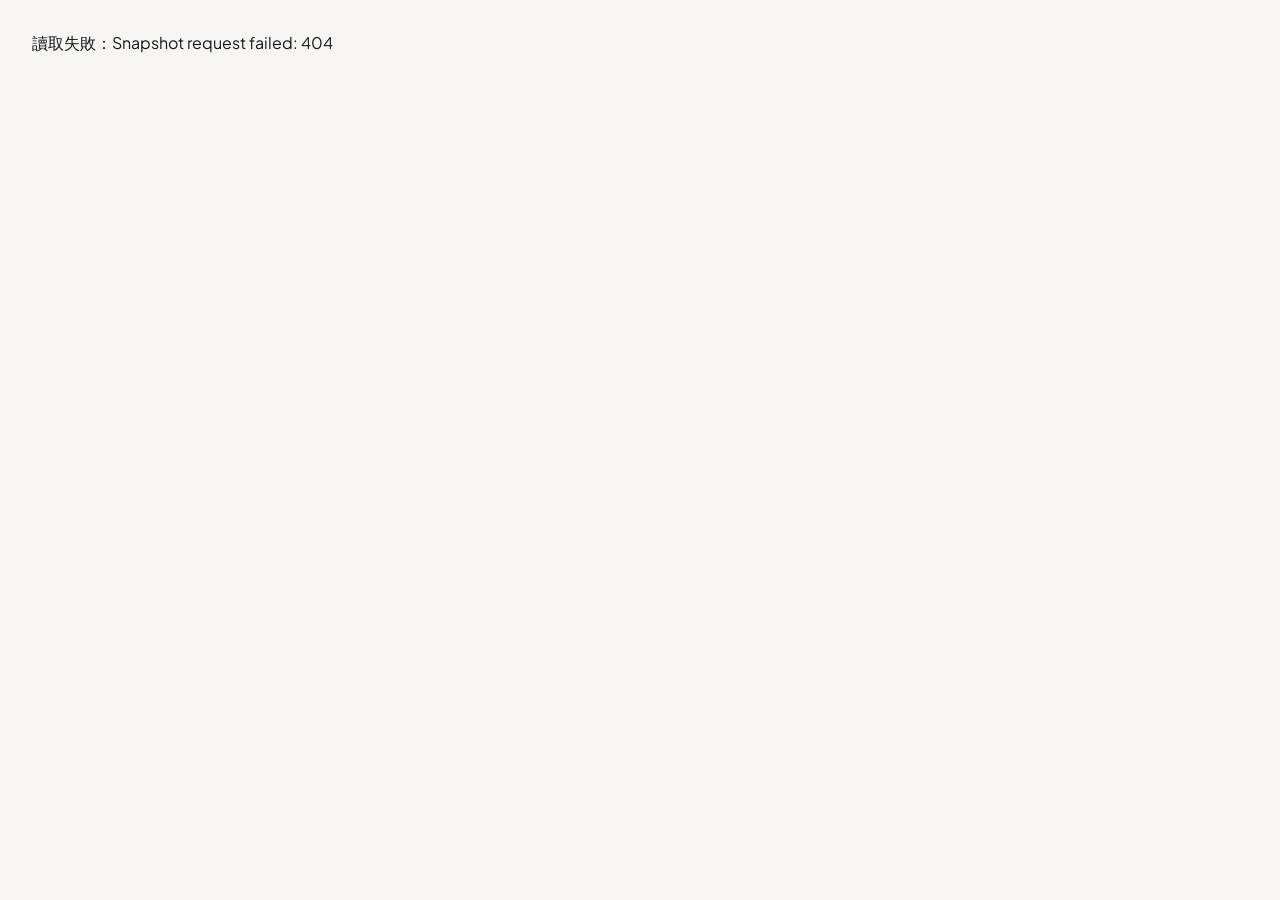
==== commit c99ad1b1: "Restore approved B2 preview layout" ====
--- a/site/prototype-b2/index.html
+++ b/site/prototype-b2/index.html
@@ -3,25 +3,12 @@
 <head>
 <meta charset="utf-8">
 <meta name="viewport" content="width=device-width,initial-scale=1,viewport-fit=cover">
-<title>我的學習</title>
-<link rel="stylesheet" href="./assets/styles.css">
+<title>我的學習｜Prototype B2</title>
+<link rel="stylesheet" href="./styles.css">
 </head>
 <body>
-<div class="shell">
-  <header class="top">
-    <div class="brand">我的學習</div>
-    <div class="product-switch"><button type="button" class="active">學習</button></div>
-    <div class="top-spacer"></div>
-    <button class="ghost" id="refreshBtn" type="button">重新整理</button>
-  </header>
-  <nav class="viewbar" id="viewBar"></nav>
-  <main class="canvas" id="app"><div class="loading">正在讀取學習資料…</div></main>
-</div>
-<div class="backdrop" id="backdrop"></div>
-<aside class="sheet" id="sheet"></aside>
-<div class="toast" id="toast"></div>
-<script src="./assets/runtime.js"></script>
-<script type="module" src="./assets/prototypes/learning-platform/app.js"></script>
-
+<main id="app"><div style="padding:2rem">正在讀取 Learning Studio Preview…</div></main>
+<script src="./runtime.js"></script>
+<script type="module" src="./app.js"></script>
 </body>
 </html>
--- a/site/prototype-b2/styles.css
+++ b/site/prototype-b2/styles.css
@@ -0,0 +1,107 @@
+@import url('https://fonts.googleapis.com/css2?family=JetBrains+Mono:wght@400;500;600&family=Plus+Jakarta+Sans:wght@400;500;600;700&display=swap');
+
+:root {
+  --proto-shell-paper: oklch(97% 0.006 90);
+  --font-b-display: "Plus Jakarta Sans", "Noto Sans TC", sans-serif;
+  --font-b-body: "Plus Jakarta Sans", "Noto Sans TC", sans-serif;
+  --font-b-mono: "JetBrains Mono", ui-monospace, monospace;
+  --space-3xs: 0.125rem;
+  --space-2xs: 0.25rem;
+  --space-xs: 0.5rem;
+  --space-sm: 0.75rem;
+  --space-md: 1rem;
+  --space-lg: 1.5rem;
+  --space-xl: 2.5rem;
+  --space-2xl: 4rem;
+  --space-3xl: 6rem;
+  --text-xs: 0.64rem;
+  --text-sm: 0.8rem;
+  --text-base: 1rem;
+  --text-md: 1.25rem;
+  --text-lg: 1.5625rem;
+  --text-xl: 1.9531rem;
+  --radius-tight: 0.375rem;
+  --radius-soft: 1.25rem;
+  --radius-pill: 999px;
+  --rule-hair: 1px;
+  --z-raised: 10;
+  --z-sticky: 200;
+  --dur-short: 220ms;
+  --ease-out: cubic-bezier(0.16, 1, 0.3, 1);
+  --color-paper: oklch(97% 0.012 95);
+  --color-paper-2: oklch(94% 0.016 95);
+  --color-paper-3: oklch(91% 0.02 95);
+  --color-ink: oklch(20% 0.012 250);
+  --color-ink-2: oklch(34% 0.016 250);
+  --color-muted: oklch(43% 0.018 250);
+  --color-rule: oklch(82% 0.025 95);
+  --color-accent: oklch(86% 0.18 95);
+  --color-accent-deep: oklch(69% 0.17 95);
+  --color-accent-ink: oklch(20% 0.012 250);
+  --color-accent-2: oklch(66% 0.18 235);
+  --color-accent-2-soft: oklch(91% 0.045 235);
+  --color-accent-3: oklch(68% 0.24 18);
+  --color-accent-3-soft: oklch(93% 0.04 18);
+  --color-focus: oklch(45% 0.17 235);
+  --shadow-b-card: 0 0.75rem 2rem -1rem oklch(20% 0.012 250 / 0.18);
+}
+
+* { box-sizing: border-box; }
+html, body { margin: 0; min-height: 100%; overflow-x: clip; background: var(--proto-shell-paper); }
+body { font-family: var(--font-b-body); color: var(--color-ink); }
+button { font: inherit; color: inherit; }
+button:focus-visible { outline: 0.1875rem solid var(--color-focus); outline-offset: 0.125rem; }
+button:active { transform: translateY(0.0625rem); }
+#app { min-height: 100dvh; }
+.proto-empty { color: var(--color-muted); font-size: var(--text-sm); }
+.variant-b2 { min-height: 100dvh; background: var(--color-paper); color: var(--color-ink); }
+
+.b2-topbar { position: sticky; z-index: var(--z-sticky); top: 0; display: flex; min-height: 4.25rem; align-items: center; justify-content: space-between; gap: var(--space-sm); padding: var(--space-xs) clamp(var(--space-md), 4vw, var(--space-xl)); border-bottom: var(--rule-hair) solid var(--color-rule); background: var(--color-paper); }
+.b2-brand { display: inline-flex; min-width: 0; align-items: center; gap: var(--space-xs); padding: 0; border: 0; background: transparent; cursor: pointer; }
+.b-character { position: relative; display: block; width: 1.75rem; height: 1.75rem; flex: none; border-radius: 50%; background: var(--color-accent-3); }
+.b-character::before,.b-character::after { content: ""; position: absolute; top: 0.72rem; width: 0.22rem; height: 0.22rem; border-radius: 50%; background: var(--color-ink); }
+.b-character::before { left: 0.47rem; }.b-character::after { right: 0.47rem; }
+.b-character i { position: absolute; right: 0.48rem; bottom: 0.34rem; left: 0.48rem; height: 0.25rem; border-bottom: 0.125rem solid var(--color-ink); border-radius: 50%; }
+.b2-brand strong { overflow: hidden; font-size: var(--text-md); text-overflow: ellipsis; }
+.b2-topbar nav { display: flex; align-items: center; gap: var(--space-2xs); }
+.b2-topbar nav button,.b2-reader-tabs button { min-height: 2.75rem; padding: var(--space-xs) var(--space-sm); border: var(--rule-hair) solid transparent; border-radius: var(--radius-pill); background: transparent; cursor: pointer; }
+.b2-topbar nav button.is-active,.b2-reader-tabs button.is-active { border-color: var(--color-accent-deep); background: var(--color-accent); }
+
+.b2-home { max-width: 76rem; margin-inline: auto; padding: var(--space-xl) clamp(var(--space-md), 4vw, var(--space-2xl)) var(--space-3xl); }
+.b2-opening { display: grid; gap: var(--space-xl); align-items: end; }
+.b2-opening h1 { max-width: 13ch; margin: 0; font-size: clamp(2.75rem, 8vw, 5.25rem); font-weight: 600; letter-spacing: -0.035em; line-height: 1; }
+.b2-opening p { max-width: 50ch; margin: var(--space-lg) 0 0; color: var(--color-ink-2); font-size: var(--text-md); }
+.b2-opening aside { display: grid; gap: var(--space-xs); margin-inline-start: 12%; padding: var(--space-lg); border-radius: var(--radius-soft); background: var(--color-accent-2-soft); box-shadow: var(--shadow-b-card); transform: rotate(1deg); }
+.b2-opening aside > span { font-family: var(--font-b-mono); font-size: var(--text-xs); letter-spacing: 0.08em; text-transform: uppercase; }
+.b2-opening aside strong { font-size: var(--text-md); }.b2-opening aside small { color: var(--color-ink-2); }
+.b2-subject-grid { display: grid; gap: var(--space-sm); margin-top: var(--space-2xl); }
+.b2-subject { display: grid; min-width: 0; min-height: 9rem; align-content: space-between; gap: var(--space-sm); padding: var(--space-lg); border: 0; border-radius: var(--radius-soft); background: var(--color-paper-2); text-align: left; cursor: pointer; box-shadow: var(--shadow-b-card); transition: transform var(--dur-short) var(--ease-out), background-color var(--dur-short) var(--ease-out); }
+.b2-subject--2 { background: var(--color-accent-2-soft); }.b2-subject--3 { background: var(--color-accent-3-soft); }.b2-subject--4 { background: var(--color-paper-3); }
+.b2-subject > span { font-family: var(--font-b-mono); font-size: var(--text-xs); }.b2-subject strong { overflow: hidden; font-size: var(--text-xl); text-overflow: ellipsis; }.b2-subject small { overflow: hidden; color: var(--color-ink-2); text-overflow: ellipsis; }.b2-subject b { justify-self: start; padding-block-end: var(--space-2xs); border-bottom: 0.125rem solid var(--color-ink); }
+.b2-statement { display: flex; margin-top: var(--space-2xl); align-items: flex-end; justify-content: space-between; gap: var(--space-lg); padding-top: var(--space-lg); border-top: var(--rule-hair) solid var(--color-rule); }
+.b2-statement p { max-width: 28ch; margin: 0; font-size: var(--text-lg); font-weight: 600; letter-spacing: -0.02em; line-height: 1.15; }.b2-statement span { color: var(--color-muted); font-family: var(--font-b-mono); font-size: var(--text-xs); }
+
+.b2-learning-shell { display: grid; min-width: 0; background: var(--color-paper); }
+.b2-rail { min-width: 0; padding: var(--space-md); background: var(--color-paper-2); }
+.b2-rail__head { display: flex; min-width: 0; align-items: center; gap: var(--space-sm); padding-bottom: var(--space-md); border-bottom: var(--rule-hair) dashed var(--color-rule); }
+.b2-rail__head > button { width: 2.75rem; min-height: 2.75rem; flex: none; padding: 0; border: var(--rule-hair) solid var(--color-rule); border-radius: var(--radius-pill); background: var(--color-paper); cursor: pointer; }
+.b2-rail__head > div { display: grid; min-width: 0; }.b2-rail__head span { color: var(--color-muted); font-size: var(--text-xs); }.b2-rail__head strong { overflow: hidden; text-overflow: ellipsis; }
+.b2-rail__body { display: grid; gap: var(--space-lg); padding-top: var(--space-md); }.b2-rail.is-closed .b2-rail__body,.b2-rail.is-closed .b2-rail__head > div { display: none; }
+.b2-subject-shortcuts { display: grid; grid-template-columns: repeat(2, minmax(0, 1fr)); gap: var(--space-xs); }
+.b2-subject-shortcuts button,.b2-course-list button { overflow: hidden; min-height: 2.75rem; padding: var(--space-xs); border: var(--rule-hair) solid transparent; border-radius: var(--radius-tight); background: var(--color-paper); text-overflow: ellipsis; cursor: pointer; }.b2-subject-shortcuts button.is-active,.b2-course-list button.is-active { border-color: var(--color-accent-deep); background: var(--color-accent); }.b2-course-list { display: grid; gap: var(--space-xs); }
+.b2-branches { display: grid; grid-template-columns: repeat(2, minmax(0, 1fr)); gap: var(--space-xs); }.b2-branches p { grid-column: 1 / -1; margin: 0; color: var(--color-ink-2); font-size: var(--text-sm); }.b2-branches button { display: grid; gap: var(--space-2xs); min-height: 2.75rem; padding: var(--space-sm); border: var(--rule-hair) solid var(--color-rule); border-radius: var(--radius-tight); background: var(--color-paper); text-align: left; cursor: pointer; }.b2-branches button.is-active { border-color: var(--color-accent-2); background: var(--color-accent-2-soft); }.b2-branches button span { overflow: hidden; color: var(--color-ink-2); font-size: var(--text-xs); text-overflow: ellipsis; }
+.b2-lesson-list { display: grid; align-content: start; border-top: var(--rule-hair) solid var(--color-rule); }.b2-lesson-link { display: grid; width: 100%; min-width: 0; grid-template-columns: 3rem minmax(0, 1fr) auto; gap: var(--space-xs); align-items: center; min-height: 2.75rem; padding: var(--space-sm) var(--space-xs); border: 0; border-bottom: var(--rule-hair) solid var(--color-rule); background: transparent; text-align: left; cursor: pointer; }.b2-lesson-link > span { color: var(--color-muted); font-family: var(--font-b-mono); font-size: var(--text-xs); }.b2-lesson-link strong { overflow: hidden; text-overflow: ellipsis; }.b2-lesson-link small { color: var(--color-muted); font-size: var(--text-xs); }.b2-lesson-link.is-active { border-radius: var(--radius-tight); background: var(--color-ink); color: var(--color-paper); }.b2-lesson-link.is-active > span,.b2-lesson-link.is-active small { color: var(--color-paper); }
+
+.b2-reader { display: grid; min-width: 0; min-height: 0; grid-template-rows: auto minmax(0, 1fr); background: var(--color-paper); }.b2-reader-tabs { position: sticky; z-index: var(--z-raised); top: 4.25rem; display: flex; min-width: 0; align-items: center; gap: var(--space-xs); padding: var(--space-sm) clamp(var(--space-md), 4vw, var(--space-xl)); border-bottom: var(--rule-hair) solid var(--color-rule); background: var(--color-paper); }.b2-reader-tabs small { overflow: hidden; margin-inline-start: auto; color: var(--color-muted); text-overflow: ellipsis; white-space: nowrap; }.b2-reader__scroll { min-width: 0; min-height: 0; padding: var(--space-xl) clamp(var(--space-md), 5vw, var(--space-2xl)) 8rem; }
+.b2-reading-page { max-width: 64rem; margin-inline: auto; }.b2-reading-meta { display: flex; align-items: flex-start; justify-content: space-between; gap: var(--space-md); padding-bottom: var(--space-sm); border-bottom: var(--rule-hair) dashed var(--color-rule); color: var(--color-muted); font-family: var(--font-b-mono); font-size: var(--text-xs); }.b2-reading-meta span:last-child { text-align: right; }.b2-reading-page > h1 { max-width: 18ch; margin: var(--space-xl) 0; font-size: clamp(2.25rem, 6vw, 4.75rem); font-weight: 600; letter-spacing: -0.035em; line-height: 1.02; }.b2-reading-page h2 { margin: 0 0 var(--space-xs); font-size: var(--text-md); }.b2-reading-page p { max-width: 65ch; margin: 0; color: var(--color-ink-2); }
+.b2-lede,.b2-review-note,.b2-data-note { max-width: 65ch; margin-top: var(--space-lg); padding: var(--space-lg); border-radius: var(--radius-soft); background: var(--color-accent-2-soft); }.b2-review-note { margin-inline-start: clamp(0rem, 7vw, 5rem); background: var(--color-accent-3-soft); }.b2-data-note { background: var(--color-paper-2); }.b2-data-note strong { display: block; margin-bottom: var(--space-xs); }.b2-content-blocks { display: grid; gap: var(--space-xl); margin-top: var(--space-xl); }.b2-content-blocks > section:not(.b2-data-note) { max-width: 65ch; padding-top: var(--space-lg); border-top: var(--rule-hair) solid var(--color-rule); }.b2-content-blocks > section > span { color: var(--color-muted); font-family: var(--font-b-mono); font-size: var(--text-xs); }.b2-content-blocks small { display: block; margin-top: var(--space-sm); color: var(--color-muted); }
+.b2-vocab { margin-top: var(--space-2xl); padding: var(--space-lg); border-radius: var(--radius-soft); background: var(--color-ink); color: var(--color-paper); }.b2-vocab > div { display: grid; grid-template-columns: minmax(6rem, 0.6fr) minmax(0, 1fr) auto; gap: var(--space-sm); padding: var(--space-xs) 0; border-top: var(--rule-hair) solid var(--color-muted); }.b2-vocab small { color: var(--color-accent); }.b2-empty-reader { display: grid; min-height: 20rem; place-content: center; gap: var(--space-xs); text-align: center; }.b2-empty-reader span { color: var(--color-muted); }.b2-helper { margin-top: calc(var(--space-xl) * -0.5) !important; }.b2-footprint-list { display: grid; gap: 0; margin-top: var(--space-xl); border-top: var(--rule-hair) solid var(--color-rule); }.b2-footprint-list > section { display: grid; grid-template-columns: 7rem minmax(0, 1fr); gap: var(--space-lg); padding: var(--space-lg) 0; border-bottom: var(--rule-hair) solid var(--color-rule); }.b2-footprint-list time { color: var(--color-muted); font-family: var(--font-b-mono); font-size: var(--text-sm); }.b2-footprint-list h2 { margin: 0 0 var(--space-xs); }.b2-footprint-list small { display: block; margin-top: var(--space-sm); color: var(--color-muted); }
+
+.b2-month-screen { max-width: 90rem; margin-inline: auto; padding: var(--space-xl) clamp(var(--space-md), 4vw, var(--space-2xl)) var(--space-3xl); }.b2-month-head { display: grid; gap: var(--space-lg); align-items: end; }.b2-month-head > div > span { font-family: var(--font-b-mono); font-size: var(--text-xs); letter-spacing: 0.08em; }.b2-month-head h1 { max-width: 16ch; margin: var(--space-xs) 0; font-size: clamp(2.5rem, 7vw, 5.25rem); font-weight: 600; letter-spacing: -0.035em; line-height: 1; }.b2-month-head p { max-width: 48ch; margin: 0; color: var(--color-ink-2); }.b2-month-head > strong { justify-self: start; padding: var(--space-sm) var(--space-md); border-radius: var(--radius-pill); background: var(--color-accent); }.b2-month-stats { display: grid; gap: var(--space-sm); margin-top: var(--space-xl); }.b2-month-stats article { display: grid; gap: var(--space-xs); padding: var(--space-lg); border-radius: var(--radius-soft); background: var(--color-paper-2); }.b2-month-stats article:nth-child(2) { background: var(--color-accent-2-soft); }.b2-month-stats article:nth-child(3) { background: var(--color-accent-3-soft); }.b2-month-stats span { color: var(--color-ink-2); }.b2-month-stats b { font-size: clamp(2.75rem, 8vw, 5rem); font-variant-numeric: tabular-nums; line-height: 1; }.b2-course-tally { display: grid; gap: var(--space-xs); margin-top: var(--space-lg); }.b2-course-tally article { display: grid; grid-template-columns: minmax(0, 1fr) auto auto; gap: var(--space-md); padding: var(--space-sm) var(--space-md); border-bottom: var(--rule-hair) dashed var(--color-rule); }.b2-course-tally small { color: var(--color-muted); }.b2-calendar { margin-top: var(--space-xl); }.b2-calendar__week { display: none; }.b2-calendar__grid { display: grid; gap: var(--space-xs); }.b2-calendar__cell { display: none; min-width: 0; padding: var(--space-sm); border-radius: var(--radius-tight); background: var(--color-paper-2); }.b2-calendar__cell:has(span) { display: grid; grid-template-columns: 2.5rem minmax(0, 1fr); gap: var(--space-sm); }.b2-calendar__cell > b { font-family: var(--font-b-mono); font-variant-numeric: tabular-nums; }.b2-calendar__cell > div { display: flex; min-width: 0; flex-wrap: wrap; gap: var(--space-2xs); }.b2-calendar__cell span { padding: var(--space-2xs) var(--space-xs); border-radius: var(--radius-pill); background: var(--color-accent); font-size: var(--text-xs); }
+
+@media (hover: hover) and (pointer: fine) { .b2-subject:hover { transform: translateY(-0.25rem); background: var(--color-paper-3); }.b2-topbar nav button:hover,.b2-reader-tabs button:hover,.b2-subject-shortcuts button:hover,.b2-course-list button:hover,.b2-branches button:hover { background: var(--color-paper-3); }.b2-lesson-link:hover { background: var(--color-accent-2-soft); } }
+@media (max-width: 39.99rem) { .b2-reader-tabs small { display: none; }.b2-reader-tabs button { padding-inline: var(--space-sm); font-size: var(--text-sm); }.b2-footprint-list > section { grid-template-columns: 1fr; gap: var(--space-xs); } }
+@media (min-width: 40rem) { .b2-opening { grid-template-columns: minmax(0, 1.5fr) minmax(15rem, 0.7fr); }.b2-subject-grid { grid-template-columns: repeat(2, minmax(0, 1fr)); }.b2-month-head { grid-template-columns: minmax(0, 1fr) auto; }.b2-month-head > strong { align-self: end; justify-self: end; }.b2-month-stats { grid-template-columns: repeat(3, minmax(0, 1fr)); }.b2-calendar__week,.b2-calendar__grid { display: grid; grid-template-columns: repeat(7, minmax(0, 1fr)); gap: var(--space-2xs); }.b2-calendar__week span { padding: var(--space-xs); color: var(--color-muted); text-align: center; }.b2-calendar__cell,.b2-calendar__cell:has(span) { display: block; min-height: 7rem; }.b2-calendar__cell.is-empty { background: transparent; }.b2-calendar__cell > div { display: grid; margin-top: var(--space-xs); } }
+@media (min-width: 60rem) { .b2-subject-grid { grid-template-columns: 1.2fr 0.85fr 1fr 1.1fr; align-items: end; }.b2-subject--2 { min-height: 8rem; }.b2-subject--3 { min-height: 11rem; }.b2-learning-shell { height: calc(100dvh - 4.25rem); grid-template-columns: minmax(19rem, 25rem) minmax(0, 1fr); overflow: clip; }.b2-learning-shell.is-nav-closed { grid-template-columns: 4.75rem minmax(0, 1fr); }.b2-rail { overflow-y: auto; }.b2-reader { height: 100%; overflow: clip; }.b2-reader-tabs { position: static; }.b2-reader__scroll { overflow-y: auto; } }
+@media (pointer: coarse) { .b2-topbar button,.b2-rail button,.b2-reader-tabs button,.b2-subject { min-height: 3rem; } }
+@media (prefers-reduced-motion: reduce) { .b2-opening aside,.b2-subject { transform: none; } }
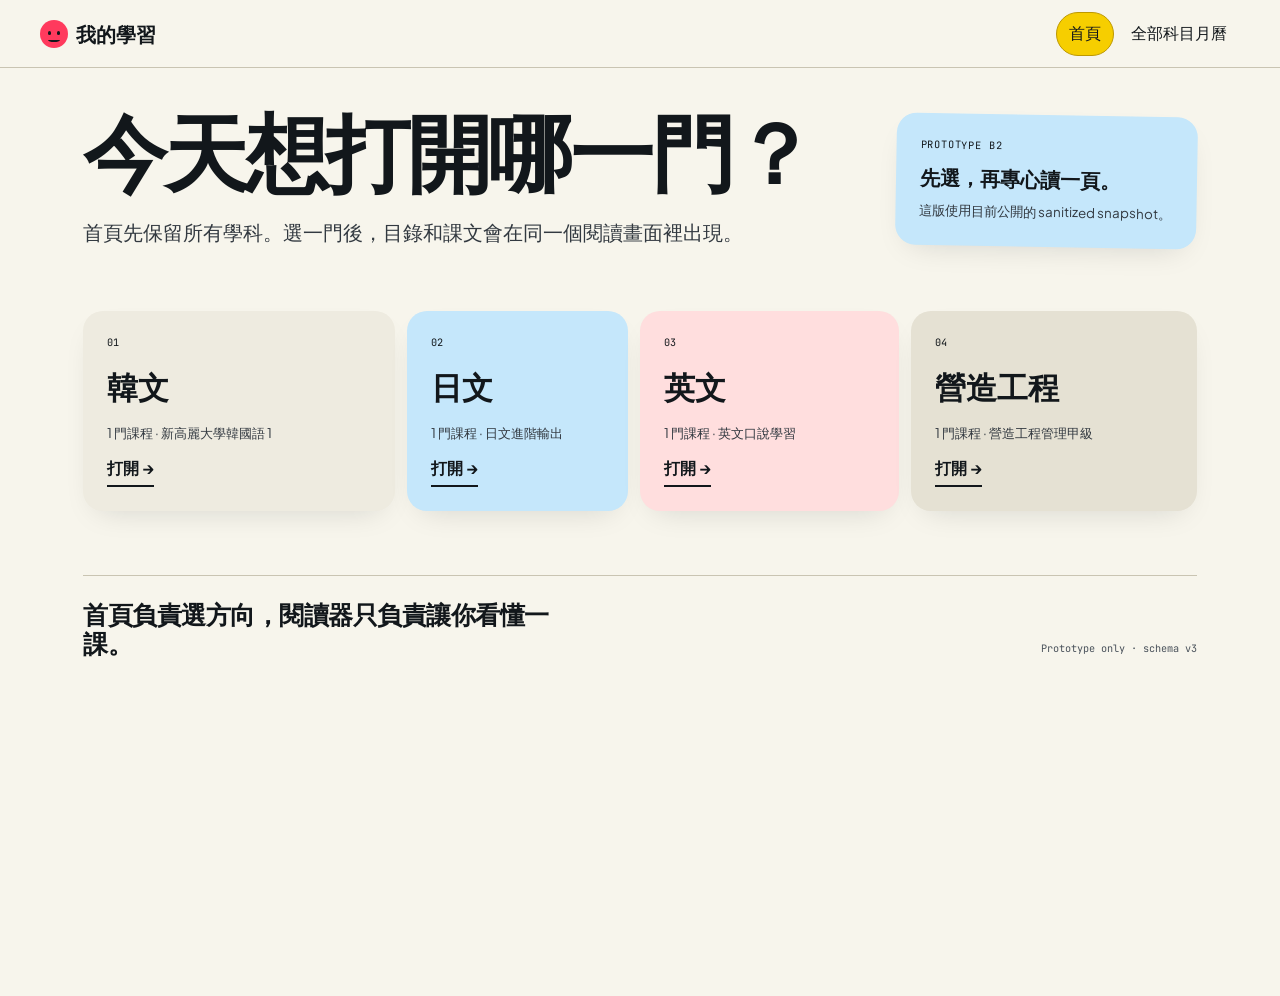
==== commit e200fb78: "Sync B2 preview from teach-workspace 14908d6" ====
--- a/site/prototype-b2/index.html
+++ b/site/prototype-b2/index.html
@@ -3,12 +3,25 @@
 <head>
 <meta charset="utf-8">
 <meta name="viewport" content="width=device-width,initial-scale=1,viewport-fit=cover">
-<title>我的學習｜Prototype B2</title>
-<link rel="stylesheet" href="./styles.css">
+<title>我的學習</title>
+<link rel="stylesheet" href="./assets/styles.css">
 </head>
 <body>
-<main id="app"><div style="padding:2rem">正在讀取 Learning Studio Preview…</div></main>
-<script src="./runtime.js"></script>
-<script type="module" src="./app.js"></script>
+<div class="shell">
+  <header class="top">
+    <div class="brand">我的學習</div>
+    <div class="product-switch"><button type="button" class="active">學習</button></div>
+    <div class="top-spacer"></div>
+    <button class="ghost" id="refreshBtn" type="button">重新整理</button>
+  </header>
+  <nav class="viewbar" id="viewBar"></nav>
+  <main class="canvas" id="app"><div class="loading">正在讀取學習資料…</div></main>
+</div>
+<div class="backdrop" id="backdrop"></div>
+<aside class="sheet" id="sheet"></aside>
+<div class="toast" id="toast"></div>
+<script src="./assets/runtime.js"></script>
+<script type="module" src="./assets/prototypes/learning-platform/app.js"></script>
+
 </body>
 </html>
--- a/site/prototype-b2/assets/styles.css
+++ b/site/prototype-b2/assets/styles.css
@@ -0,0 +1,31 @@
+:root{
+  --bg:#f4f0e8; --paper:#fffdf8; --ink:#211d29; --muted:#746d7c; --line:#ddd5e5;
+  --purple:#6e5aa6; --purple-soft:#eee9fb; --orange:#d99532; --orange-soft:#fbefdc;
+  --green:#5b8467; --gray:#ece7df; --shadow:0 10px 30px rgba(44,35,53,.08);
+}
+*{box-sizing:border-box}html,body{margin:0;min-height:100%;background:var(--bg);color:var(--ink);font-family:Inter,"Noto Sans TC",system-ui,-apple-system,"Segoe UI",sans-serif}button,input,select{font:inherit;color:inherit}
+body{padding:22px}.shell{max-width:1180px;margin:auto;background:rgba(255,253,248,.72);border:1px solid var(--line);border-radius:24px;min-height:calc(100vh - 44px);overflow:hidden;box-shadow:var(--shadow)}
+.top{min-height:68px;border-bottom:1px solid var(--line);display:flex;align-items:center;gap:16px;padding:12px 18px;background:rgba(255,255,255,.54);position:sticky;top:0;z-index:20;backdrop-filter:blur(10px)}
+.brand{font-weight:850;letter-spacing:-.02em;white-space:nowrap}.product-switch{display:flex;gap:4px;background:var(--gray);padding:4px;border-radius:12px}.product-switch button{border:0;background:transparent;border-radius:9px;padding:7px 11px;font-size:13px;color:var(--muted)}.product-switch .active{background:var(--paper);color:var(--ink);box-shadow:0 1px 4px rgba(40,30,50,.08)}.product-switch button:first-child{cursor:default}
+.top-spacer{flex:1}.ghost{border:1px solid var(--line);background:transparent;border-radius:10px;padding:7px 10px;font-size:12px;color:var(--muted);cursor:pointer}
+.viewbar{display:flex;gap:18px;padding:0 24px;background:var(--paper);border-bottom:1px solid var(--line);overflow:auto}.viewbar button{border:0;background:none;padding:14px 0 11px;font-size:13px;color:var(--muted);border-bottom:3px solid transparent;cursor:pointer;white-space:nowrap}.viewbar button.active{color:var(--ink);font-weight:760;border-bottom-color:var(--purple)}
+.canvas{padding:26px}.eyebrow{font-size:11px;font-weight:800;letter-spacing:.09em;text-transform:uppercase;color:var(--purple)}h1,h2,h3,p{margin-top:0}.page-title{font-size:23px;line-height:1.15;margin-bottom:7px;letter-spacing:-.025em}.lead{font-size:13px;color:var(--muted);line-height:1.55;max-width:720px}.section-title{font-size:14px;margin-bottom:12px}.subtle{font-size:12px;color:var(--muted);line-height:1.55}
+.card{background:var(--paper);border:1px solid var(--line);border-radius:16px;padding:16px}.card.soft{background:#faf8f3}.card.purple{background:var(--purple-soft);border-color:#d8ceed}.card.orange{background:var(--orange-soft);border-color:#efd8b6}
+.btn{border:0;border-radius:10px;padding:10px 13px;background:var(--purple);color:white;font-size:12px;font-weight:760;cursor:pointer}.btn.secondary{background:var(--paper);color:var(--ink);border:1px solid var(--line)}
+.grid2{display:grid;grid-template-columns:minmax(0,1.5fr) minmax(260px,.8fr);gap:16px}.stack{display:grid;gap:12px}.between{display:flex;justify-content:space-between;gap:16px;align-items:flex-start}.chip{display:inline-flex;align-items:center;gap:6px;font-size:10.5px;background:#f0ece5;color:var(--muted);border:1px solid var(--line);border-radius:999px;padding:5px 8px}.dot{width:8px;height:8px;border-radius:50%;background:var(--gray);border:1px solid #cfc6d8}.dot.done{background:var(--purple);border-color:var(--purple)}.dot.current{background:var(--orange);border-color:var(--orange);box-shadow:0 0 0 3px var(--orange-soft)}
+.progress-line{height:7px;border-radius:999px;background:#eae4de;overflow:hidden}.progress-line span{display:block;height:100%;background:var(--purple)}.metric{font-size:26px;font-weight:850;letter-spacing:-.04em}.metric small{font-size:12px;font-weight:650;color:var(--muted);letter-spacing:0}.tiny{font-size:10.5px;color:var(--muted);line-height:1.5}
+.timeline{display:grid;gap:0}.time-row{display:grid;grid-template-columns:82px 18px 1fr;gap:9px;min-height:62px}.time-date{font-size:11px;color:var(--muted);padding-top:2px}.time-rail{position:relative}.time-rail:before{content:"";position:absolute;left:8px;top:12px;bottom:-8px;width:1px;background:var(--line)}.time-row:last-child .time-rail:before{display:none}.time-dot{position:absolute;top:3px;left:3px;width:11px;height:11px;background:var(--paper);border:3px solid var(--purple);border-radius:50%}.time-content b{display:block;font-size:12px;margin-bottom:3px}.time-content span{font-size:11px;color:var(--muted);line-height:1.45}
+.track-box{display:grid;gap:9px}.track-head{display:flex;justify-content:space-between;gap:10px}.track-head b{font-size:12px}.track-head span{font-size:10.5px;color:var(--muted)}.dots{display:flex;align-items:center;gap:9px;padding:6px 1px;flex-wrap:wrap}.dots .seg{height:1px;width:22px;background:var(--line)}
+.exam-years{display:flex;gap:6px;flex-wrap:wrap}.exam{font-size:10.5px;border-radius:8px;padding:6px 8px;border:1px solid var(--line);background:#f7f3ed;max-width:100%}.exam.done{background:var(--purple-soft);border-color:#d3c8ea;color:#59468d}.exam.current{background:var(--orange-soft);border-color:#eccf9f;color:#8f6015}.exam.wide{white-space:normal}
+.evidence{display:grid;gap:8px}.evidence-item{display:grid;grid-template-columns:19px 1fr;gap:8px;font-size:11px;line-height:1.45}.status-ok{color:var(--green);font-weight:800}.status-warn{color:var(--orange);font-weight:800}
+.studio{display:grid;grid-template-columns:220px minmax(0,1fr);gap:16px}.studio-nav{background:var(--paper);border:1px solid var(--line);border-radius:16px;padding:8px;height:max-content}.studio-nav button{width:100%;border:0;background:transparent;border-radius:10px;text-align:left;padding:10px 11px;display:flex;justify-content:space-between;gap:8px;font-size:12px;cursor:pointer}.studio-nav button.active{background:var(--purple-soft);font-weight:800;color:#58458b}.studio-main{display:grid;gap:14px}.studio-hero{display:grid;grid-template-columns:minmax(0,1.4fr) minmax(210px,.7fr);gap:14px}.mini-grid{display:grid;grid-template-columns:repeat(2,minmax(0,1fr));gap:10px}
+.rhythm-summary{display:grid;grid-template-columns:minmax(0,1.4fr) repeat(3,minmax(130px,.45fr));gap:12px;margin-bottom:16px}.rhythm-hero h2{font-size:18px;margin:5px 0 7px}.rhythm-hero p{font-size:12px;color:var(--muted);line-height:1.5;margin:0}.summary-number{font-size:23px;font-weight:850;letter-spacing:-.04em;margin-top:7px}.summary-label{font-size:10.5px;color:var(--muted)}.rhythm-layout{display:grid;grid-template-columns:minmax(0,1.2fr) minmax(280px,.8fr);gap:16px}.rhythm-list{display:grid;gap:9px}.rhythm-row{display:grid;grid-template-columns:44px minmax(0,1fr) 86px;gap:11px;align-items:center;padding:11px 12px;border:1px solid var(--line);border-radius:13px;background:var(--paper);cursor:pointer}.rhythm-row:hover{border-color:#c6b8dd}.rhythm-icon{width:38px;height:38px;border-radius:11px;background:var(--purple-soft);display:grid;place-items:center;font-size:11px;font-weight:850;color:var(--purple)}.rhythm-name{font-size:12px;font-weight:800;margin-bottom:7px}.rhythm-goal{font-size:10px;color:var(--muted);text-align:right}.rhythm-goal b{display:block;font-size:13px;color:var(--ink);margin-bottom:2px}.day-list{display:grid;gap:0}.day-row{display:grid;grid-template-columns:56px 1fr;gap:10px;padding:10px 0;border-bottom:1px solid var(--line)}.day-row:last-child{border-bottom:0}.day-date{font-size:10.5px;color:var(--muted)}.day-events{display:flex;gap:6px;flex-wrap:wrap}.day-event{font-size:10px;padding:5px 7px;border-radius:8px;background:var(--purple-soft);color:#59468d}.rhythm-note{margin-top:12px;font-size:10.5px;line-height:1.5;color:var(--muted)}
+.course-shell{display:grid;grid-template-columns:minmax(0,1.35fr) minmax(280px,.65fr);gap:16px}.resume{padding:18px}.resume h2{font-size:18px;margin:5px 0 6px}.resume p{font-size:12px;color:var(--muted);margin-bottom:14px}.side-note{font-size:11px;color:var(--muted);line-height:1.5}.screen-note{margin:0 0 14px;padding:9px 11px;border:1px dashed #d8cbb2;background:#fff8e9;border-radius:10px;font-size:10.5px;color:#806734}
+.loading,.error{min-height:420px;display:grid;place-content:center;text-align:center;color:var(--muted);font-size:13px;line-height:1.7}.error{color:#9b514b}.empty{font-size:11px;color:var(--muted);padding:8px 0}
+.backdrop{position:fixed;inset:0;background:rgba(40,32,49,.22);opacity:0;pointer-events:none;transition:.2s;z-index:40}.backdrop.open{opacity:1;pointer-events:auto}.sheet{position:fixed;right:24px;top:88px;width:min(420px,calc(100vw - 32px));max-height:calc(100vh - 112px);overflow:auto;background:var(--paper);border:1px solid var(--line);border-radius:20px;padding:18px;box-shadow:var(--shadow);transform:translateX(calc(100% + 50px));transition:.25s;z-index:50}.sheet.open{transform:translateX(0)}.sheet-top{display:flex;justify-content:space-between;gap:16px;align-items:flex-start}.sheet h2{font-size:18px;margin-bottom:5px}.close{border:0;background:var(--gray);border-radius:50%;width:32px;height:32px;cursor:pointer;flex:none}.detail{margin-top:16px;border-top:1px solid var(--line)}.detail-row{display:flex;justify-content:space-between;gap:18px;padding:12px 0;border-bottom:1px solid var(--line);font-size:12px}.detail-row span{color:var(--muted)}.detail-row b{text-align:right;max-width:64%}.counter{display:flex;justify-content:center;align-items:center;gap:15px;margin:16px 0}.counter button{width:44px;height:44px;border:0;border-radius:50%;background:var(--gray);font-size:21px;cursor:pointer}.counter strong{min-width:42px;text-align:center;font-size:21px}.done-action,.save-setting{width:100%;border:1px solid var(--line);background:var(--paper);border-radius:11px;padding:10px 12px;font-size:12px;font-weight:750;cursor:pointer}.done-action.active{color:var(--green);background:#f6faf6}.settings-list{display:grid;gap:18px;margin-top:15px}.setting-card{border-top:1px solid var(--line);padding-top:15px}.setting-card:first-child{border-top:0;padding-top:0}.setting-card h3{font-size:13px;margin-bottom:11px}.fields{display:grid;gap:9px}.field label{display:block;color:var(--muted);font-size:10px;font-weight:700;margin:0 0 5px 2px}.field input,.field select{appearance:none;width:100%;border:1px solid var(--line);background:#faf8f3;border-radius:10px;padding:9px 10px;font-size:12px;outline:none}.two{display:grid;grid-template-columns:1fr 1fr;gap:8px}.hidden{display:none!important}.toast{position:fixed;left:50%;bottom:22px;transform:translate(-50%,20px);background:#282522;color:#fff;padding:10px 14px;border-radius:10px;font-size:12px;opacity:0;pointer-events:none;transition:.2s;z-index:70}.toast.show{opacity:1;transform:translate(-50%,0)}
+@media(max-width:800px){body{padding:0}.shell{min-height:100vh;border-radius:0;border-left:0;border-right:0}.top{padding:10px 12px}.brand{font-size:13px}.product-switch{display:none}.top .ghost{font-size:10px;padding:6px 8px}.viewbar{padding:0 14px}.canvas{padding:18px 14px}.rhythm-summary{grid-template-columns:1fr 1fr}.rhythm-summary .rhythm-hero{grid-column:1/-1}.rhythm-layout,.course-shell,.studio,.studio-hero,.grid2{grid-template-columns:1fr}.studio-nav{display:flex;overflow:auto;padding:6px}.studio-nav button{width:auto;white-space:nowrap}.mini-grid{grid-template-columns:1fr 1fr}.page-title{font-size:20px}.sheet{top:auto;left:0;right:0;bottom:0;width:100%;max-height:88vh;border-radius:22px 22px 0 0;transform:translateY(105%)}.sheet.open{transform:translateY(0)}}
+@media(max-width:420px){.mini-grid{grid-template-columns:1fr}.between.mobile-stack{display:grid;gap:10px}.metric{font-size:22px}.rhythm-summary{grid-template-columns:1fr 1fr}.two{grid-template-columns:1fr}}
+
+.month-title-row{display:flex;align-items:center;gap:10px;flex-wrap:wrap;margin-bottom:18px}.month-title-row .page-title{margin:0}.month-tag{display:inline-flex;align-items:center;border:1px solid #d8ceed;background:var(--purple-soft);color:#59468d;border-radius:999px;padding:5px 9px;font-size:10.5px;font-weight:760}.month-summary{display:grid;grid-template-columns:repeat(3,minmax(0,1fr));gap:12px;margin-bottom:16px}.calendar-card{width:70%;margin:0 auto;padding:0;overflow:hidden}.calendar-wrap{overflow-x:auto}.month-calendar{min-width:532px}.calendar-weekdays,.calendar-grid{display:grid;grid-template-columns:repeat(7,minmax(0,1fr))}.calendar-weekdays{border-bottom:1px solid var(--line);background:#faf8f3}.calendar-weekday{padding:7px 8px;font-size:9.5px;font-weight:760;color:var(--muted);text-align:center}.calendar-cell{min-height:83px;padding:6px;border-right:1px solid var(--line);border-bottom:1px solid var(--line);background:var(--paper)}.calendar-cell:nth-child(7n){border-right:0}.calendar-cell.empty{background:#f7f3ed}.calendar-date{font-size:10px;font-weight:800;margin-bottom:5px}.calendar-events{display:grid;gap:4px}.calendar-event{display:block;width:max-content;max-width:100%;font-size:9px;line-height:1.2;padding:4px 5px;border-radius:7px;background:var(--purple-soft);color:#59468d;white-space:normal}.calendar-cell.today{box-shadow:inset 0 0 0 2px var(--orange)}.calendar-cell.today .calendar-date{color:#8f6015}.calendar-note{padding:8px 10px;font-size:9.5px;line-height:1.45;color:var(--muted);background:#faf8f3}
+@media(max-width:800px){.month-summary{grid-template-columns:repeat(3,minmax(0,1fr))}.calendar-card{width:100%;margin-left:-2px;margin-right:-2px}}
+@media(max-width:520px){.month-summary{grid-template-columns:1fr 1fr}.month-summary .card:last-child{grid-column:1/-1}.month-title-row{margin-bottom:14px}}
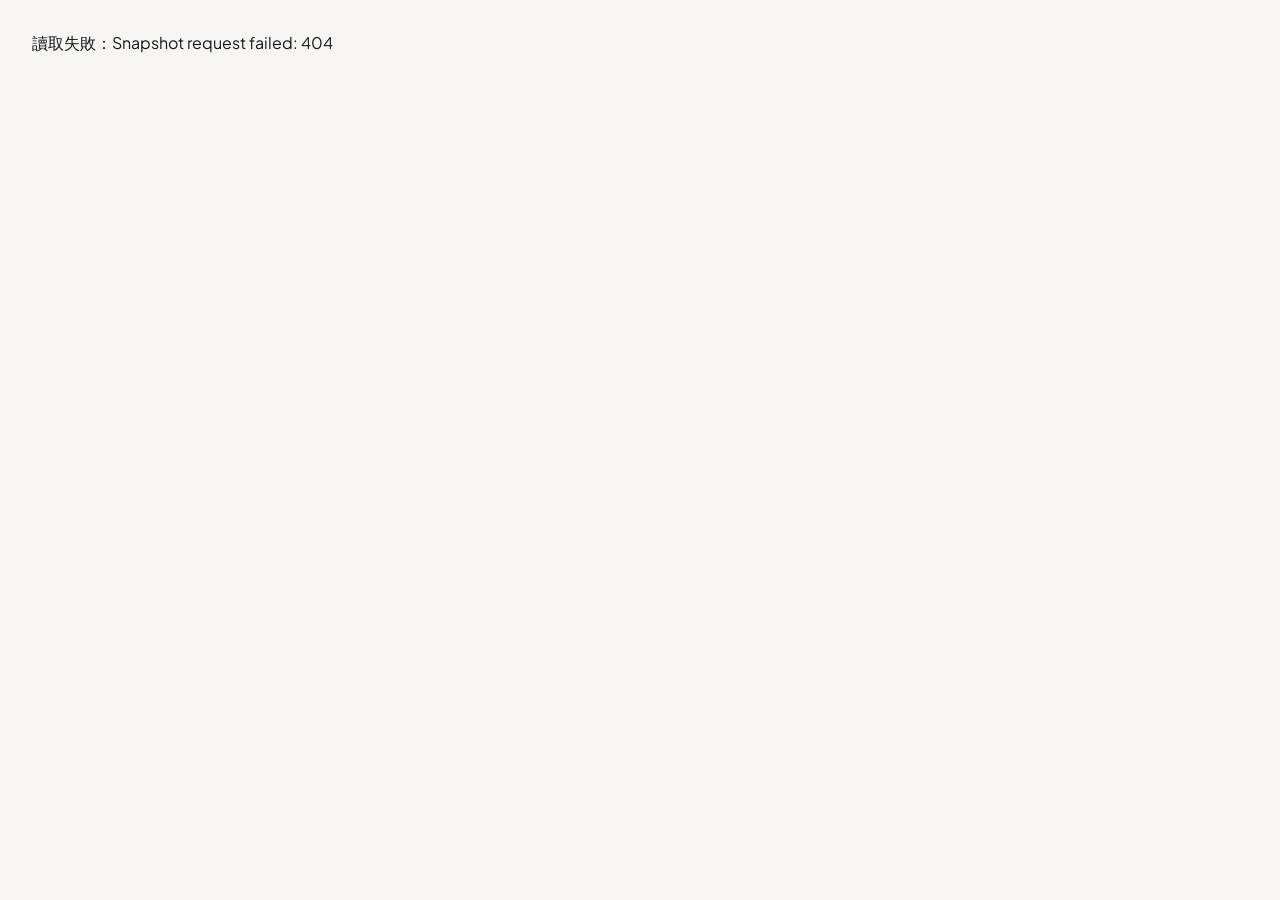
==== commit 0a7e0bab: "Restore approved B2 UI after snapshot sync" ====
--- a/site/prototype-b2/index.html
+++ b/site/prototype-b2/index.html
@@ -3,25 +3,12 @@
 <head>
 <meta charset="utf-8">
 <meta name="viewport" content="width=device-width,initial-scale=1,viewport-fit=cover">
-<title>我的學習</title>
-<link rel="stylesheet" href="./assets/styles.css">
+<title>我的學習｜Prototype B2</title>
+<link rel="stylesheet" href="./styles.css">
 </head>
 <body>
-<div class="shell">
-  <header class="top">
-    <div class="brand">我的學習</div>
-    <div class="product-switch"><button type="button" class="active">學習</button></div>
-    <div class="top-spacer"></div>
-    <button class="ghost" id="refreshBtn" type="button">重新整理</button>
-  </header>
-  <nav class="viewbar" id="viewBar"></nav>
-  <main class="canvas" id="app"><div class="loading">正在讀取學習資料…</div></main>
-</div>
-<div class="backdrop" id="backdrop"></div>
-<aside class="sheet" id="sheet"></aside>
-<div class="toast" id="toast"></div>
-<script src="./assets/runtime.js"></script>
-<script type="module" src="./assets/prototypes/learning-platform/app.js"></script>
-
+<main id="app"><div style="padding:2rem">正在讀取 Learning Studio Preview…</div></main>
+<script src="./runtime.js"></script>
+<script type="module" src="./app.js"></script>
 </body>
 </html>
--- a/site/prototype-b2/styles.css
+++ b/site/prototype-b2/styles.css
@@ -0,0 +1,107 @@
+@import url('https://fonts.googleapis.com/css2?family=JetBrains+Mono:wght@400;500;600&family=Plus+Jakarta+Sans:wght@400;500;600;700&display=swap');
+
+:root {
+  --proto-shell-paper: oklch(97% 0.006 90);
+  --font-b-display: "Plus Jakarta Sans", "Noto Sans TC", sans-serif;
+  --font-b-body: "Plus Jakarta Sans", "Noto Sans TC", sans-serif;
+  --font-b-mono: "JetBrains Mono", ui-monospace, monospace;
+  --space-3xs: 0.125rem;
+  --space-2xs: 0.25rem;
+  --space-xs: 0.5rem;
+  --space-sm: 0.75rem;
+  --space-md: 1rem;
+  --space-lg: 1.5rem;
+  --space-xl: 2.5rem;
+  --space-2xl: 4rem;
+  --space-3xl: 6rem;
+  --text-xs: 0.64rem;
+  --text-sm: 0.8rem;
+  --text-base: 1rem;
+  --text-md: 1.25rem;
+  --text-lg: 1.5625rem;
+  --text-xl: 1.9531rem;
+  --radius-tight: 0.375rem;
+  --radius-soft: 1.25rem;
+  --radius-pill: 999px;
+  --rule-hair: 1px;
+  --z-raised: 10;
+  --z-sticky: 200;
+  --dur-short: 220ms;
+  --ease-out: cubic-bezier(0.16, 1, 0.3, 1);
+  --color-paper: oklch(97% 0.012 95);
+  --color-paper-2: oklch(94% 0.016 95);
+  --color-paper-3: oklch(91% 0.02 95);
+  --color-ink: oklch(20% 0.012 250);
+  --color-ink-2: oklch(34% 0.016 250);
+  --color-muted: oklch(43% 0.018 250);
+  --color-rule: oklch(82% 0.025 95);
+  --color-accent: oklch(86% 0.18 95);
+  --color-accent-deep: oklch(69% 0.17 95);
+  --color-accent-ink: oklch(20% 0.012 250);
+  --color-accent-2: oklch(66% 0.18 235);
+  --color-accent-2-soft: oklch(91% 0.045 235);
+  --color-accent-3: oklch(68% 0.24 18);
+  --color-accent-3-soft: oklch(93% 0.04 18);
+  --color-focus: oklch(45% 0.17 235);
+  --shadow-b-card: 0 0.75rem 2rem -1rem oklch(20% 0.012 250 / 0.18);
+}
+
+* { box-sizing: border-box; }
+html, body { margin: 0; min-height: 100%; overflow-x: clip; background: var(--proto-shell-paper); }
+body { font-family: var(--font-b-body); color: var(--color-ink); }
+button { font: inherit; color: inherit; }
+button:focus-visible { outline: 0.1875rem solid var(--color-focus); outline-offset: 0.125rem; }
+button:active { transform: translateY(0.0625rem); }
+#app { min-height: 100dvh; }
+.proto-empty { color: var(--color-muted); font-size: var(--text-sm); }
+.variant-b2 { min-height: 100dvh; background: var(--color-paper); color: var(--color-ink); }
+
+.b2-topbar { position: sticky; z-index: var(--z-sticky); top: 0; display: flex; min-height: 4.25rem; align-items: center; justify-content: space-between; gap: var(--space-sm); padding: var(--space-xs) clamp(var(--space-md), 4vw, var(--space-xl)); border-bottom: var(--rule-hair) solid var(--color-rule); background: var(--color-paper); }
+.b2-brand { display: inline-flex; min-width: 0; align-items: center; gap: var(--space-xs); padding: 0; border: 0; background: transparent; cursor: pointer; }
+.b-character { position: relative; display: block; width: 1.75rem; height: 1.75rem; flex: none; border-radius: 50%; background: var(--color-accent-3); }
+.b-character::before,.b-character::after { content: ""; position: absolute; top: 0.72rem; width: 0.22rem; height: 0.22rem; border-radius: 50%; background: var(--color-ink); }
+.b-character::before { left: 0.47rem; }.b-character::after { right: 0.47rem; }
+.b-character i { position: absolute; right: 0.48rem; bottom: 0.34rem; left: 0.48rem; height: 0.25rem; border-bottom: 0.125rem solid var(--color-ink); border-radius: 50%; }
+.b2-brand strong { overflow: hidden; font-size: var(--text-md); text-overflow: ellipsis; }
+.b2-topbar nav { display: flex; align-items: center; gap: var(--space-2xs); }
+.b2-topbar nav button,.b2-reader-tabs button { min-height: 2.75rem; padding: var(--space-xs) var(--space-sm); border: var(--rule-hair) solid transparent; border-radius: var(--radius-pill); background: transparent; cursor: pointer; }
+.b2-topbar nav button.is-active,.b2-reader-tabs button.is-active { border-color: var(--color-accent-deep); background: var(--color-accent); }
+
+.b2-home { max-width: 76rem; margin-inline: auto; padding: var(--space-xl) clamp(var(--space-md), 4vw, var(--space-2xl)) var(--space-3xl); }
+.b2-opening { display: grid; gap: var(--space-xl); align-items: end; }
+.b2-opening h1 { max-width: 13ch; margin: 0; font-size: clamp(2.75rem, 8vw, 5.25rem); font-weight: 600; letter-spacing: -0.035em; line-height: 1; }
+.b2-opening p { max-width: 50ch; margin: var(--space-lg) 0 0; color: var(--color-ink-2); font-size: var(--text-md); }
+.b2-opening aside { display: grid; gap: var(--space-xs); margin-inline-start: 12%; padding: var(--space-lg); border-radius: var(--radius-soft); background: var(--color-accent-2-soft); box-shadow: var(--shadow-b-card); transform: rotate(1deg); }
+.b2-opening aside > span { font-family: var(--font-b-mono); font-size: var(--text-xs); letter-spacing: 0.08em; text-transform: uppercase; }
+.b2-opening aside strong { font-size: var(--text-md); }.b2-opening aside small { color: var(--color-ink-2); }
+.b2-subject-grid { display: grid; gap: var(--space-sm); margin-top: var(--space-2xl); }
+.b2-subject { display: grid; min-width: 0; min-height: 9rem; align-content: space-between; gap: var(--space-sm); padding: var(--space-lg); border: 0; border-radius: var(--radius-soft); background: var(--color-paper-2); text-align: left; cursor: pointer; box-shadow: var(--shadow-b-card); transition: transform var(--dur-short) var(--ease-out), background-color var(--dur-short) var(--ease-out); }
+.b2-subject--2 { background: var(--color-accent-2-soft); }.b2-subject--3 { background: var(--color-accent-3-soft); }.b2-subject--4 { background: var(--color-paper-3); }
+.b2-subject > span { font-family: var(--font-b-mono); font-size: var(--text-xs); }.b2-subject strong { overflow: hidden; font-size: var(--text-xl); text-overflow: ellipsis; }.b2-subject small { overflow: hidden; color: var(--color-ink-2); text-overflow: ellipsis; }.b2-subject b { justify-self: start; padding-block-end: var(--space-2xs); border-bottom: 0.125rem solid var(--color-ink); }
+.b2-statement { display: flex; margin-top: var(--space-2xl); align-items: flex-end; justify-content: space-between; gap: var(--space-lg); padding-top: var(--space-lg); border-top: var(--rule-hair) solid var(--color-rule); }
+.b2-statement p { max-width: 28ch; margin: 0; font-size: var(--text-lg); font-weight: 600; letter-spacing: -0.02em; line-height: 1.15; }.b2-statement span { color: var(--color-muted); font-family: var(--font-b-mono); font-size: var(--text-xs); }
+
+.b2-learning-shell { display: grid; min-width: 0; background: var(--color-paper); }
+.b2-rail { min-width: 0; padding: var(--space-md); background: var(--color-paper-2); }
+.b2-rail__head { display: flex; min-width: 0; align-items: center; gap: var(--space-sm); padding-bottom: var(--space-md); border-bottom: var(--rule-hair) dashed var(--color-rule); }
+.b2-rail__head > button { width: 2.75rem; min-height: 2.75rem; flex: none; padding: 0; border: var(--rule-hair) solid var(--color-rule); border-radius: var(--radius-pill); background: var(--color-paper); cursor: pointer; }
+.b2-rail__head > div { display: grid; min-width: 0; }.b2-rail__head span { color: var(--color-muted); font-size: var(--text-xs); }.b2-rail__head strong { overflow: hidden; text-overflow: ellipsis; }
+.b2-rail__body { display: grid; gap: var(--space-lg); padding-top: var(--space-md); }.b2-rail.is-closed .b2-rail__body,.b2-rail.is-closed .b2-rail__head > div { display: none; }
+.b2-subject-shortcuts { display: grid; grid-template-columns: repeat(2, minmax(0, 1fr)); gap: var(--space-xs); }
+.b2-subject-shortcuts button,.b2-course-list button { overflow: hidden; min-height: 2.75rem; padding: var(--space-xs); border: var(--rule-hair) solid transparent; border-radius: var(--radius-tight); background: var(--color-paper); text-overflow: ellipsis; cursor: pointer; }.b2-subject-shortcuts button.is-active,.b2-course-list button.is-active { border-color: var(--color-accent-deep); background: var(--color-accent); }.b2-course-list { display: grid; gap: var(--space-xs); }
+.b2-branches { display: grid; grid-template-columns: repeat(2, minmax(0, 1fr)); gap: var(--space-xs); }.b2-branches p { grid-column: 1 / -1; margin: 0; color: var(--color-ink-2); font-size: var(--text-sm); }.b2-branches button { display: grid; gap: var(--space-2xs); min-height: 2.75rem; padding: var(--space-sm); border: var(--rule-hair) solid var(--color-rule); border-radius: var(--radius-tight); background: var(--color-paper); text-align: left; cursor: pointer; }.b2-branches button.is-active { border-color: var(--color-accent-2); background: var(--color-accent-2-soft); }.b2-branches button span { overflow: hidden; color: var(--color-ink-2); font-size: var(--text-xs); text-overflow: ellipsis; }
+.b2-lesson-list { display: grid; align-content: start; border-top: var(--rule-hair) solid var(--color-rule); }.b2-lesson-link { display: grid; width: 100%; min-width: 0; grid-template-columns: 3rem minmax(0, 1fr) auto; gap: var(--space-xs); align-items: center; min-height: 2.75rem; padding: var(--space-sm) var(--space-xs); border: 0; border-bottom: var(--rule-hair) solid var(--color-rule); background: transparent; text-align: left; cursor: pointer; }.b2-lesson-link > span { color: var(--color-muted); font-family: var(--font-b-mono); font-size: var(--text-xs); }.b2-lesson-link strong { overflow: hidden; text-overflow: ellipsis; }.b2-lesson-link small { color: var(--color-muted); font-size: var(--text-xs); }.b2-lesson-link.is-active { border-radius: var(--radius-tight); background: var(--color-ink); color: var(--color-paper); }.b2-lesson-link.is-active > span,.b2-lesson-link.is-active small { color: var(--color-paper); }
+
+.b2-reader { display: grid; min-width: 0; min-height: 0; grid-template-rows: auto minmax(0, 1fr); background: var(--color-paper); }.b2-reader-tabs { position: sticky; z-index: var(--z-raised); top: 4.25rem; display: flex; min-width: 0; align-items: center; gap: var(--space-xs); padding: var(--space-sm) clamp(var(--space-md), 4vw, var(--space-xl)); border-bottom: var(--rule-hair) solid var(--color-rule); background: var(--color-paper); }.b2-reader-tabs small { overflow: hidden; margin-inline-start: auto; color: var(--color-muted); text-overflow: ellipsis; white-space: nowrap; }.b2-reader__scroll { min-width: 0; min-height: 0; padding: var(--space-xl) clamp(var(--space-md), 5vw, var(--space-2xl)) 8rem; }
+.b2-reading-page { max-width: 64rem; margin-inline: auto; }.b2-reading-meta { display: flex; align-items: flex-start; justify-content: space-between; gap: var(--space-md); padding-bottom: var(--space-sm); border-bottom: var(--rule-hair) dashed var(--color-rule); color: var(--color-muted); font-family: var(--font-b-mono); font-size: var(--text-xs); }.b2-reading-meta span:last-child { text-align: right; }.b2-reading-page > h1 { max-width: 18ch; margin: var(--space-xl) 0; font-size: clamp(2.25rem, 6vw, 4.75rem); font-weight: 600; letter-spacing: -0.035em; line-height: 1.02; }.b2-reading-page h2 { margin: 0 0 var(--space-xs); font-size: var(--text-md); }.b2-reading-page p { max-width: 65ch; margin: 0; color: var(--color-ink-2); }
+.b2-lede,.b2-review-note,.b2-data-note { max-width: 65ch; margin-top: var(--space-lg); padding: var(--space-lg); border-radius: var(--radius-soft); background: var(--color-accent-2-soft); }.b2-review-note { margin-inline-start: clamp(0rem, 7vw, 5rem); background: var(--color-accent-3-soft); }.b2-data-note { background: var(--color-paper-2); }.b2-data-note strong { display: block; margin-bottom: var(--space-xs); }.b2-content-blocks { display: grid; gap: var(--space-xl); margin-top: var(--space-xl); }.b2-content-blocks > section:not(.b2-data-note) { max-width: 65ch; padding-top: var(--space-lg); border-top: var(--rule-hair) solid var(--color-rule); }.b2-content-blocks > section > span { color: var(--color-muted); font-family: var(--font-b-mono); font-size: var(--text-xs); }.b2-content-blocks small { display: block; margin-top: var(--space-sm); color: var(--color-muted); }
+.b2-vocab { margin-top: var(--space-2xl); padding: var(--space-lg); border-radius: var(--radius-soft); background: var(--color-ink); color: var(--color-paper); }.b2-vocab > div { display: grid; grid-template-columns: minmax(6rem, 0.6fr) minmax(0, 1fr) auto; gap: var(--space-sm); padding: var(--space-xs) 0; border-top: var(--rule-hair) solid var(--color-muted); }.b2-vocab small { color: var(--color-accent); }.b2-empty-reader { display: grid; min-height: 20rem; place-content: center; gap: var(--space-xs); text-align: center; }.b2-empty-reader span { color: var(--color-muted); }.b2-helper { margin-top: calc(var(--space-xl) * -0.5) !important; }.b2-footprint-list { display: grid; gap: 0; margin-top: var(--space-xl); border-top: var(--rule-hair) solid var(--color-rule); }.b2-footprint-list > section { display: grid; grid-template-columns: 7rem minmax(0, 1fr); gap: var(--space-lg); padding: var(--space-lg) 0; border-bottom: var(--rule-hair) solid var(--color-rule); }.b2-footprint-list time { color: var(--color-muted); font-family: var(--font-b-mono); font-size: var(--text-sm); }.b2-footprint-list h2 { margin: 0 0 var(--space-xs); }.b2-footprint-list small { display: block; margin-top: var(--space-sm); color: var(--color-muted); }
+
+.b2-month-screen { max-width: 90rem; margin-inline: auto; padding: var(--space-xl) clamp(var(--space-md), 4vw, var(--space-2xl)) var(--space-3xl); }.b2-month-head { display: grid; gap: var(--space-lg); align-items: end; }.b2-month-head > div > span { font-family: var(--font-b-mono); font-size: var(--text-xs); letter-spacing: 0.08em; }.b2-month-head h1 { max-width: 16ch; margin: var(--space-xs) 0; font-size: clamp(2.5rem, 7vw, 5.25rem); font-weight: 600; letter-spacing: -0.035em; line-height: 1; }.b2-month-head p { max-width: 48ch; margin: 0; color: var(--color-ink-2); }.b2-month-head > strong { justify-self: start; padding: var(--space-sm) var(--space-md); border-radius: var(--radius-pill); background: var(--color-accent); }.b2-month-stats { display: grid; gap: var(--space-sm); margin-top: var(--space-xl); }.b2-month-stats article { display: grid; gap: var(--space-xs); padding: var(--space-lg); border-radius: var(--radius-soft); background: var(--color-paper-2); }.b2-month-stats article:nth-child(2) { background: var(--color-accent-2-soft); }.b2-month-stats article:nth-child(3) { background: var(--color-accent-3-soft); }.b2-month-stats span { color: var(--color-ink-2); }.b2-month-stats b { font-size: clamp(2.75rem, 8vw, 5rem); font-variant-numeric: tabular-nums; line-height: 1; }.b2-course-tally { display: grid; gap: var(--space-xs); margin-top: var(--space-lg); }.b2-course-tally article { display: grid; grid-template-columns: minmax(0, 1fr) auto auto; gap: var(--space-md); padding: var(--space-sm) var(--space-md); border-bottom: var(--rule-hair) dashed var(--color-rule); }.b2-course-tally small { color: var(--color-muted); }.b2-calendar { margin-top: var(--space-xl); }.b2-calendar__week { display: none; }.b2-calendar__grid { display: grid; gap: var(--space-xs); }.b2-calendar__cell { display: none; min-width: 0; padding: var(--space-sm); border-radius: var(--radius-tight); background: var(--color-paper-2); }.b2-calendar__cell:has(span) { display: grid; grid-template-columns: 2.5rem minmax(0, 1fr); gap: var(--space-sm); }.b2-calendar__cell > b { font-family: var(--font-b-mono); font-variant-numeric: tabular-nums; }.b2-calendar__cell > div { display: flex; min-width: 0; flex-wrap: wrap; gap: var(--space-2xs); }.b2-calendar__cell span { padding: var(--space-2xs) var(--space-xs); border-radius: var(--radius-pill); background: var(--color-accent); font-size: var(--text-xs); }
+
+@media (hover: hover) and (pointer: fine) { .b2-subject:hover { transform: translateY(-0.25rem); background: var(--color-paper-3); }.b2-topbar nav button:hover,.b2-reader-tabs button:hover,.b2-subject-shortcuts button:hover,.b2-course-list button:hover,.b2-branches button:hover { background: var(--color-paper-3); }.b2-lesson-link:hover { background: var(--color-accent-2-soft); } }
+@media (max-width: 39.99rem) { .b2-reader-tabs small { display: none; }.b2-reader-tabs button { padding-inline: var(--space-sm); font-size: var(--text-sm); }.b2-footprint-list > section { grid-template-columns: 1fr; gap: var(--space-xs); } }
+@media (min-width: 40rem) { .b2-opening { grid-template-columns: minmax(0, 1.5fr) minmax(15rem, 0.7fr); }.b2-subject-grid { grid-template-columns: repeat(2, minmax(0, 1fr)); }.b2-month-head { grid-template-columns: minmax(0, 1fr) auto; }.b2-month-head > strong { align-self: end; justify-self: end; }.b2-month-stats { grid-template-columns: repeat(3, minmax(0, 1fr)); }.b2-calendar__week,.b2-calendar__grid { display: grid; grid-template-columns: repeat(7, minmax(0, 1fr)); gap: var(--space-2xs); }.b2-calendar__week span { padding: var(--space-xs); color: var(--color-muted); text-align: center; }.b2-calendar__cell,.b2-calendar__cell:has(span) { display: block; min-height: 7rem; }.b2-calendar__cell.is-empty { background: transparent; }.b2-calendar__cell > div { display: grid; margin-top: var(--space-xs); } }
+@media (min-width: 60rem) { .b2-subject-grid { grid-template-columns: 1.2fr 0.85fr 1fr 1.1fr; align-items: end; }.b2-subject--2 { min-height: 8rem; }.b2-subject--3 { min-height: 11rem; }.b2-learning-shell { height: calc(100dvh - 4.25rem); grid-template-columns: minmax(19rem, 25rem) minmax(0, 1fr); overflow: clip; }.b2-learning-shell.is-nav-closed { grid-template-columns: 4.75rem minmax(0, 1fr); }.b2-rail { overflow-y: auto; }.b2-reader { height: 100%; overflow: clip; }.b2-reader-tabs { position: static; }.b2-reader__scroll { overflow-y: auto; } }
+@media (pointer: coarse) { .b2-topbar button,.b2-rail button,.b2-reader-tabs button,.b2-subject { min-height: 3rem; } }
+@media (prefers-reduced-motion: reduce) { .b2-opening aside,.b2-subject { transform: none; } }
